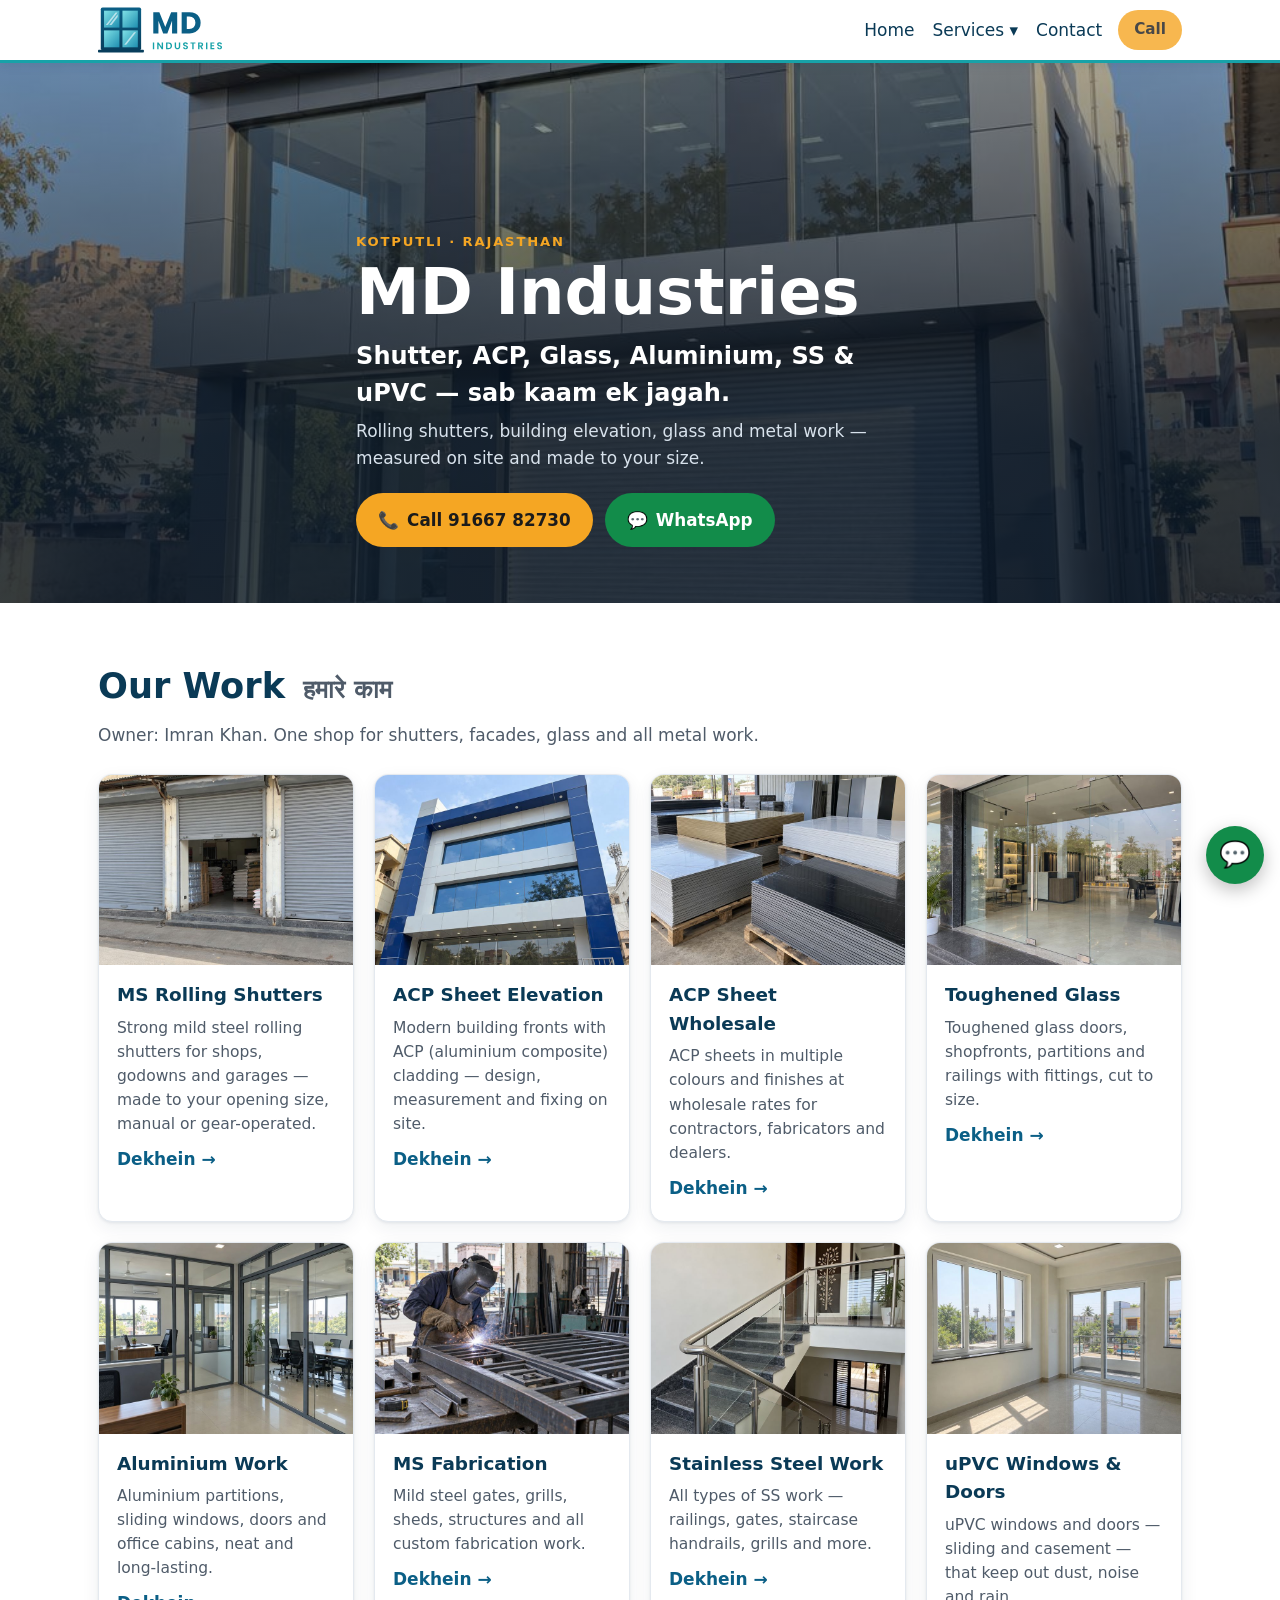
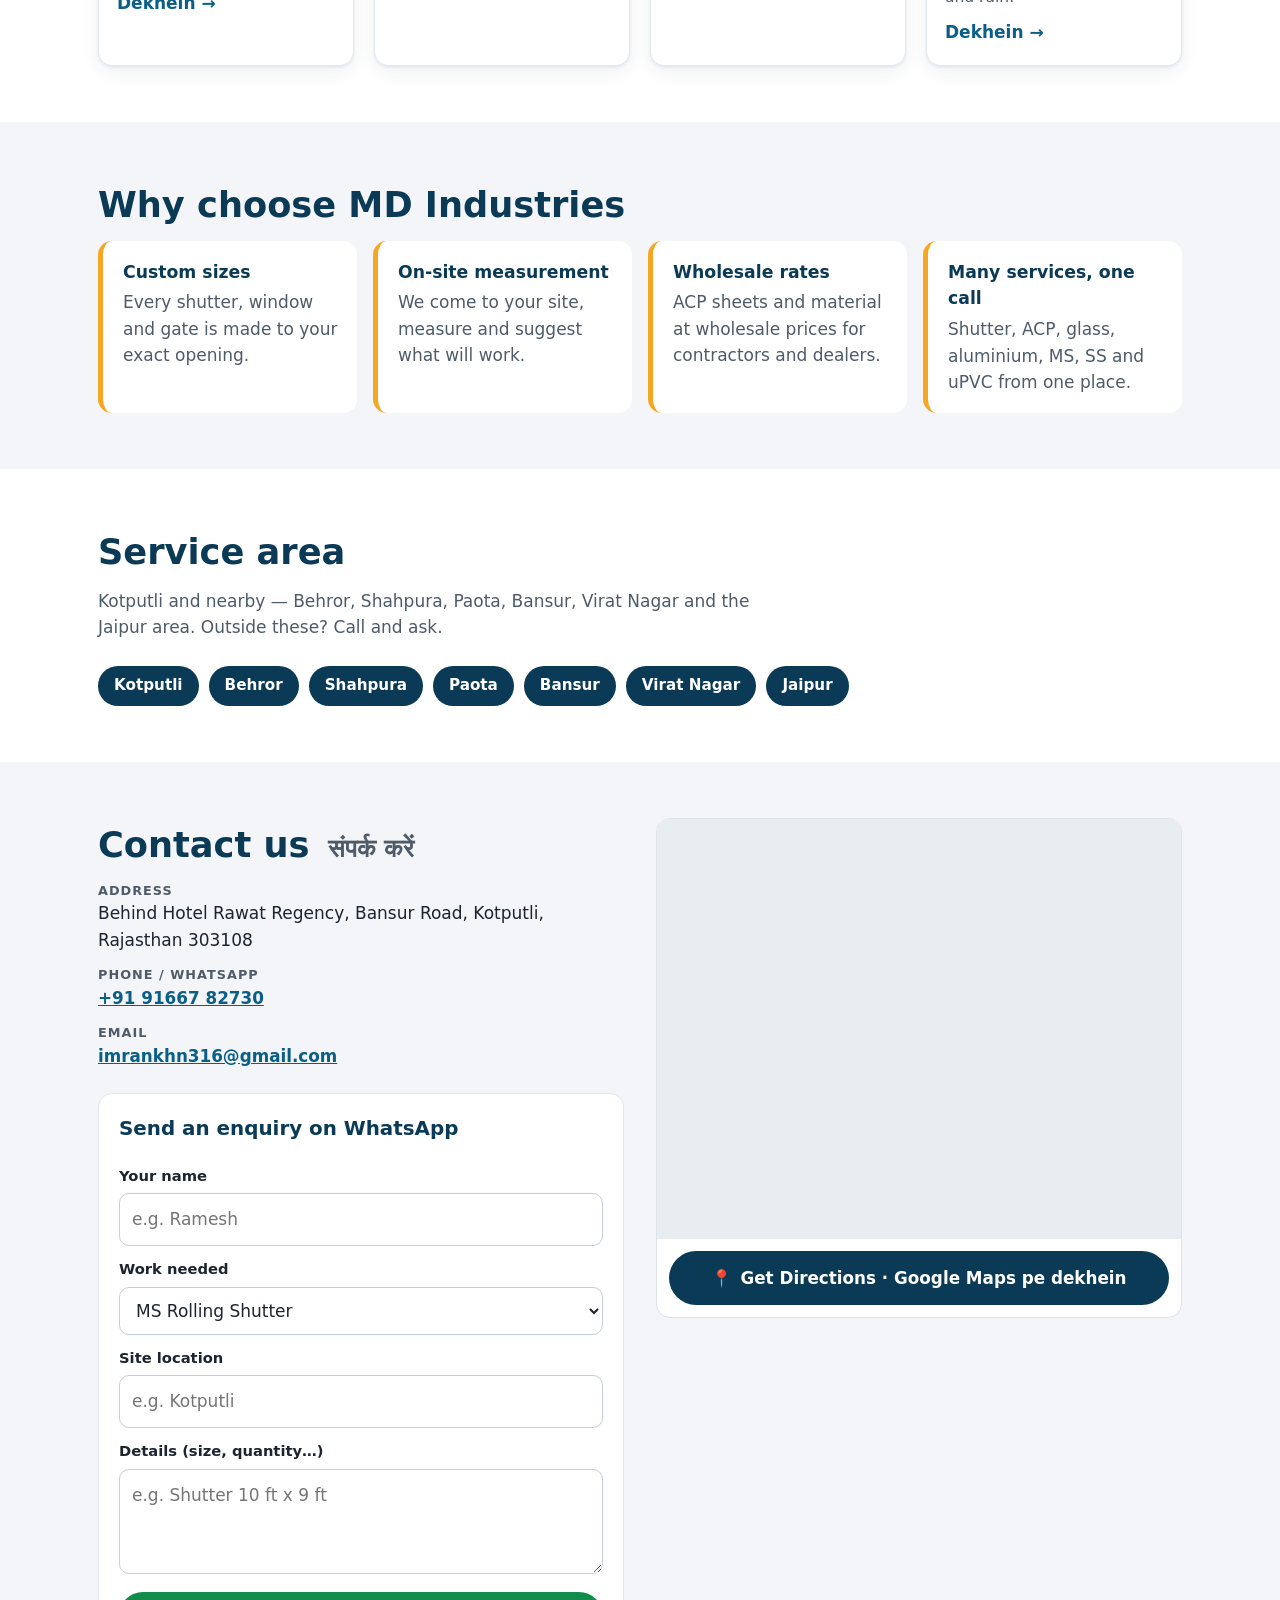
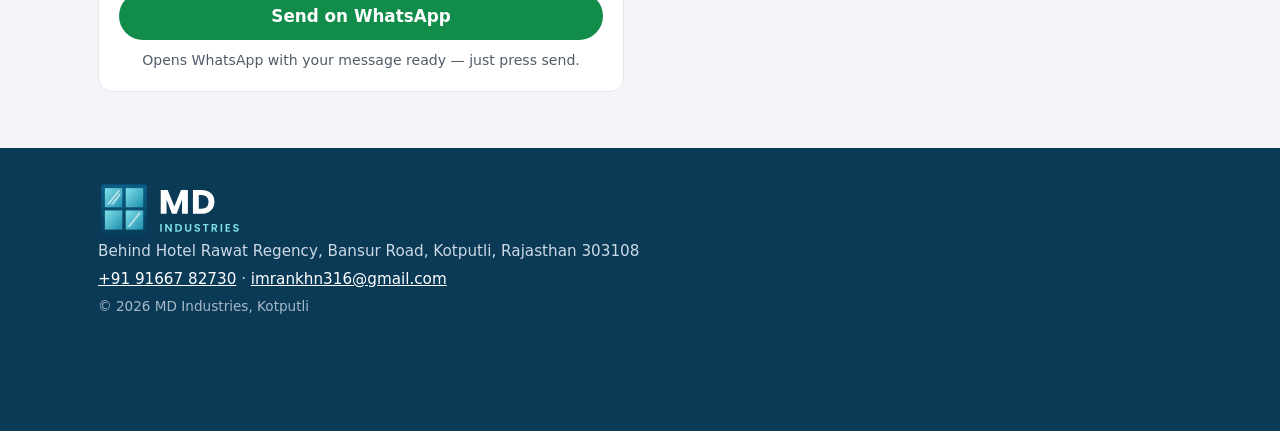
==== index.html @ 3767ea02 "MD Industries site" ====
<!doctype html>
<html lang="en">
<head>
  <meta charset="utf-8">
  <meta name="viewport" content="width=device-width, initial-scale=1">
  <title>MD Industries Kotputli – Rolling Shutter, ACP, Glass, Aluminium, SS, uPVC</title>
  <meta name="description" content="MD Industries, Bansur Road, Kotputli (Rajasthan): MS rolling shutters, ACP sheet elevation & wholesale, toughened glass, aluminium, MS fabrication, stainless steel work and uPVC windows & doors. Call or WhatsApp +91 91667 82730.">
  <meta name="theme-color" content="#0f2a44">
  <meta property="og:title" content="MD Industries Kotputli – Rolling Shutter, ACP, Glass, Aluminium, SS, uPVC">
  <meta property="og:description" content="MD Industries, Bansur Road, Kotputli (Rajasthan): MS rolling shutters, ACP sheet elevation & wholesale, toughened glass, aluminium, MS fabrication, stainless steel work and uPVC windows & doors. Call or WhatsApp +91 91667 82730.">
  <meta property="og:type" content="website">
  <meta property="og:image" content="https://mdindustries.sites.tab.bot/img/logo-square.png">
  <link rel="icon" href="favicon.svg?v=4" type="image/svg+xml">
  <link rel="apple-touch-icon" href="apple-touch-icon.png?v=4">
  <link rel="stylesheet" href="styles.css?v=6">
  <script type="application/ld+json">
  {"@context":"https://schema.org","@type":"LocalBusiness","name":"MD Industries","telephone":"+91-9166782730","email":"imrankhn316@gmail.com","address":{"@type":"PostalAddress","streetAddress":"Behind Hotel Rawat Regency, Bansur Road","addressLocality":"Kotputli","addressRegion":"Rajasthan","postalCode":"303108","addressCountry":"IN"}}
  </script>
</head>
<body>
  <a class="skip" href="#main">Skip to content</a>
  <header class="topbar">
    <div class="wrap topbar-inner">
      <a class="brand" href="#top" aria-label="MD Industries home"><img class="logo" src="img/logo-horizontal.svg?v=4" alt="MD Industries" width="335" height="122"></a>
      <nav aria-label="Main">
        <a class="nav-top" href="#top">Home</a>
        <details class="svc-menu"><summary>Services <span aria-hidden="true">▾</span></summary><div class="svc-list"><a href="ms-rolling-shutters.html">MS Rolling Shutters</a><a href="acp-elevation.html">ACP Elevation</a><a href="acp-elevation.html#wholesale">ACP Sheet Wholesale</a><a href="toughened-glass.html">Toughened Glass</a><a href="aluminium-work.html">Aluminium Work</a><a href="ms-fabrication.html">MS Fabrication</a><a href="stainless-steel-work.html">Stainless Steel Work</a><a href="upvc-windows-doors.html">uPVC Windows &amp; Doors</a><a class="all" href="#services">All services →</a></div></details>
        <a class="nav-top" href="#contact">Contact</a>
      </nav>
      <a class="btn btn-call small" href="tel:+919166782730">Call</a>
    </div>
  </header>

  <main id="main">
    <section class="hero" id="top">
      <div class="hero-bg" role="img" aria-label="Building front with ACP panels, glass and a rolling shutter"></div>
      <div class="wrap hero-content">
        <p class="eyebrow">Kotputli · Rajasthan</p>
        <h1>MD Industries</h1>
        <p class="tagline">Shutter, ACP, Glass, Aluminium, SS &amp; uPVC — sab kaam ek jagah.</p>
        <p class="sub">Rolling shutters, building elevation, glass and metal work — measured on site and made to your size.</p>
        <div class="cta">
          <a class="btn btn-call" href="tel:+919166782730"><span aria-hidden="true">📞</span> Call 91667 82730</a>
          <a class="btn btn-wa" href="https://wa.me/919166782730?text=Namaste%20MD%20Industries%2C%20mujhe%20kaam%20ke%20baare%20mein%20jaankari%20chahiye%20%28I%27d%20like%20an%20enquiry%20about%20your%20work%29." target="_blank" rel="noopener"><span aria-hidden="true">💬</span> WhatsApp</a>
        </div>
      </div>
    </section>

    <section class="section" id="services" aria-labelledby="services-h">
      <div class="wrap">
        <h2 id="services-h">Our Work <span class="hi">हमारे काम</span></h2>
        <p class="lead">Owner: Imran Khan. One shop for shutters, facades, glass and all metal work.</p>
        <div class="grid">
        <article class="card">
          <a href="ms-rolling-shutters.html" tabindex="-1" aria-hidden="true"><img src="img/shutter.jpg" alt="MS rolling shutters on shop fronts" width="640" height="480" loading="lazy"></a>
          <div class="card-body">
            <h3><a href="ms-rolling-shutters.html">MS Rolling Shutters</a></h3>
            <p>Strong mild steel rolling shutters for shops, godowns and garages — made to your opening size, manual or gear-operated.</p>
            <a class="more" href="ms-rolling-shutters.html">Dekhein →</a>
          </div>
        </article>
        <article class="card">
          <a href="acp-elevation.html" tabindex="-1" aria-hidden="true"><img src="img/acp_elevation.jpg" alt="Building facade clad in ACP panels" width="640" height="480" loading="lazy"></a>
          <div class="card-body">
            <h3><a href="acp-elevation.html">ACP Sheet Elevation</a></h3>
            <p>Modern building fronts with ACP (aluminium composite) cladding — design, measurement and fixing on site.</p>
            <a class="more" href="acp-elevation.html">Dekhein →</a>
          </div>
        </article>
        <article class="card">
          <a href="acp-elevation.html#wholesale" tabindex="-1" aria-hidden="true"><img src="img/acp_wholesale.jpg" alt="Stack of ACP sheets in different colours" width="640" height="480" loading="lazy"></a>
          <div class="card-body">
            <h3><a href="acp-elevation.html#wholesale">ACP Sheet Wholesale</a></h3>
            <p>ACP sheets in multiple colours and finishes at wholesale rates for contractors, fabricators and dealers.</p>
            <a class="more" href="acp-elevation.html#wholesale">Dekhein →</a>
          </div>
        </article>
        <article class="card">
          <a href="toughened-glass.html" tabindex="-1" aria-hidden="true"><img src="img/glass.jpg" alt="Toughened glass door and partition" width="640" height="480" loading="lazy"></a>
          <div class="card-body">
            <h3><a href="toughened-glass.html">Toughened Glass</a></h3>
            <p>Toughened glass doors, shopfronts, partitions and railings with fittings, cut to size.</p>
            <a class="more" href="toughened-glass.html">Dekhein →</a>
          </div>
        </article>
        <article class="card">
          <a href="aluminium-work.html" tabindex="-1" aria-hidden="true"><img src="img/aluminium.jpg" alt="Aluminium-framed office partitions" width="640" height="480" loading="lazy"></a>
          <div class="card-body">
            <h3><a href="aluminium-work.html">Aluminium Work</a></h3>
            <p>Aluminium partitions, sliding windows, doors and office cabins, neat and long-lasting.</p>
            <a class="more" href="aluminium-work.html">Dekhein →</a>
          </div>
        </article>
        <article class="card">
          <a href="ms-fabrication.html" tabindex="-1" aria-hidden="true"><img src="img/ms_work.jpg" alt="Welder fabricating a mild steel gate" width="640" height="480" loading="lazy"></a>
          <div class="card-body">
            <h3><a href="ms-fabrication.html">MS Fabrication</a></h3>
            <p>Mild steel gates, grills, sheds, structures and all custom fabrication work.</p>
            <a class="more" href="ms-fabrication.html">Dekhein →</a>
          </div>
        </article>
        <article class="card">
          <a href="stainless-steel-work.html" tabindex="-1" aria-hidden="true"><img src="img/ss_work.jpg" alt="Stainless steel staircase railing with glass" width="640" height="480" loading="lazy"></a>
          <div class="card-body">
            <h3><a href="stainless-steel-work.html">Stainless Steel Work</a></h3>
            <p>All types of SS work — railings, gates, staircase handrails, grills and more.</p>
            <a class="more" href="stainless-steel-work.html">Dekhein →</a>
          </div>
        </article>
        <article class="card">
          <a href="upvc-windows-doors.html" tabindex="-1" aria-hidden="true"><img src="img/upvc.jpg" alt="White uPVC windows and sliding door" width="640" height="480" loading="lazy"></a>
          <div class="card-body">
            <h3><a href="upvc-windows-doors.html">uPVC Windows &amp; Doors</a></h3>
            <p>uPVC windows and doors — sliding and casement — that keep out dust, noise and rain.</p>
            <a class="more" href="upvc-windows-doors.html">Dekhein →</a>
          </div>
        </article>
        </div>
      </div>
    </section>

    <section class="section alt" id="why" aria-labelledby="why-h">
      <div class="wrap">
        <h2 id="why-h">Why choose MD Industries</h2>
        <ul class="why">
          <li><strong>Custom sizes</strong><span>Every shutter, window and gate is made to your exact opening.</span></li>
          <li><strong>On-site measurement</strong><span>We come to your site, measure and suggest what will work.</span></li>
          <li><strong>Wholesale rates</strong><span>ACP sheets and material at wholesale prices for contractors and dealers.</span></li>
          <li><strong>Many services, one call</strong><span>Shutter, ACP, glass, aluminium, MS, SS and uPVC from one place.</span></li>
        </ul>
      </div>
    </section>

    <section class="section" id="area" aria-labelledby="area-h">
      <div class="wrap">
        <h2 id="area-h">Service area</h2>
        <p class="lead">Kotputli and nearby — Behror, Shahpura, Paota, Bansur, Virat Nagar and the Jaipur area. Outside these? Call and ask.</p>
        <ul class="chips">
          <li>Kotputli</li><li>Behror</li><li>Shahpura</li><li>Paota</li><li>Bansur</li><li>Virat Nagar</li><li>Jaipur</li>
        </ul>
      </div>
    </section>

    <section class="section alt" id="contact" aria-labelledby="contact-h">
      <div class="wrap contact">
        <div>
          <h2 id="contact-h">Contact us <span class="hi">संपर्क करें</span></h2>
          <ul class="info">
            <li><span class="k">Address</span><span>Behind Hotel Rawat Regency, Bansur Road, Kotputli, Rajasthan 303108</span></li>
            <li><span class="k">Phone / WhatsApp</span><a href="tel:+919166782730">+91 91667 82730</a></li>
            <li><span class="k">Email</span><a href="mailto:imrankhn316@gmail.com">imrankhn316@gmail.com</a></li>
          </ul>
          <form class="enquiry" id="enquiry" action="https://wa.me/919166782730?text=Namaste%20MD%20Industries%2C%20mujhe%20kaam%20ke%20baare%20mein%20jaankari%20chahiye%20%28I%27d%20like%20an%20enquiry%20about%20your%20work%29." method="get" novalidate>
            <h3>Send an enquiry on WhatsApp</h3>
            <label for="name">Your name</label>
            <input id="name" name="name" autocomplete="name" placeholder="e.g. Ramesh">
            <label for="service">Work needed</label>
            <select id="service" name="service">
              <option>MS Rolling Shutter</option>
              <option>ACP Sheet Elevation</option>
              <option>ACP Sheet Wholesale</option>
              <option>Toughened Glass</option>
              <option>Aluminium Work</option>
              <option>MS Fabrication</option>
              <option>Stainless Steel Work</option>
              <option>uPVC Windows &amp; Doors</option>
              <option>Other</option>
            </select>
            <label for="place">Site location</label>
            <input id="place" name="place" placeholder="e.g. Kotputli">
            <label for="msg">Details (size, quantity…)</label>
            <textarea id="msg" name="msg" rows="3" placeholder="e.g. Shutter 10 ft x 9 ft"></textarea>
            <button class="btn btn-wa" type="submit">Send on WhatsApp</button>
            <p class="note">Opens WhatsApp with your message ready — just press send.</p>
          </form>
        </div>
        <div class="map">
          <iframe title="Map: MD Industries (Imran khan fabrication works), Kotputli" src="https://maps.google.com/maps?q=MD+INDUSTRIES,+Imran+khan+fabrication+works,+Kotputli&amp;z=16&amp;output=embed" loading="lazy" referrerpolicy="no-referrer-when-downgrade"></iframe>
          <a class="btn btn-map" href="https://maps.app.goo.gl/49rKUnwMuAmoMSjF7" target="_blank" rel="noopener"><span aria-hidden="true">📍</span> Get Directions · Google Maps pe dekhein</a>
        </div>
      </div>
    </section>
  </main>

  <footer class="footer">
    <div class="wrap">
      <p class="fname"><img src="img/logo-horizontal-light.svg?v=4" alt="MD Industries" width="335" height="122"></p>
      <p>Behind Hotel Rawat Regency, Bansur Road, Kotputli, Rajasthan 303108</p>
      <p><a href="tel:+919166782730">+91 91667 82730</a> · <a href="mailto:imrankhn316@gmail.com">imrankhn316@gmail.com</a></p>
      <p class="small">© 2026 MD Industries, Kotputli</p>
    </div>
  </footer>

  <a class="float-wa" href="https://wa.me/919166782730?text=Namaste%20MD%20Industries%2C%20mujhe%20kaam%20ke%20baare%20mein%20jaankari%20chahiye%20%28I%27d%20like%20an%20enquiry%20about%20your%20work%29." target="_blank" rel="noopener" aria-label="Chat on WhatsApp">💬</a>
  <script src="script.js"></script>
</body>
</html>
---- styles.css ----
:root{--navy:#0a3a56;--navy2:#0b5f86;--amber:#f5a623;--wa:#128c4a;--ink:#1c2430;--muted:#4f5b69;--bg:#fff;--alt:#f3f5f8;--r:14px}
*{box-sizing:border-box}
html{scroll-behavior:smooth}
body{margin:0;font-family:system-ui,-apple-system,"Segoe UI",Roboto,"Noto Sans","Noto Sans Devanagari",Arial,sans-serif;color:var(--ink);background:var(--bg);line-height:1.55;font-size:17px}
img{max-width:100%;display:block}
a{color:var(--navy2)}
:focus-visible{outline:3px solid var(--amber);outline-offset:2px}
.skip{position:absolute;left:-999px;top:0;background:#fff;padding:8px 12px;z-index:100}
.skip:focus{left:8px}
.wrap{max-width:1120px;margin:0 auto;padding:0 18px}
.topbar{position:sticky;top:0;z-index:50;background:#fff;color:var(--navy);box-shadow:0 2px 10px rgba(10,58,86,.12);border-bottom:3px solid #17a2a8}
.topbar-inner{display:flex;align-items:center;gap:16px;min-height:60px}
.brand{display:flex;align-items:center;gap:10px;color:#fff;text-decoration:none;font-weight:700;font-size:1.1rem;margin-right:auto}
.logo{height:46px;width:auto;display:block}
nav{display:flex;gap:18px}
nav a{color:var(--navy);text-decoration:none;font-weight:500}
nav a:hover{color:#17a2a8;text-decoration:underline}
.btn{display:inline-flex;align-items:center;justify-content:center;gap:8px;padding:14px 22px;border-radius:999px;font-weight:700;text-decoration:none;font-size:1.05rem;border:0;cursor:pointer;font-family:inherit;min-height:48px}
.btn.small{padding:8px 16px;min-height:38px;font-size:.95rem}
.btn-call{background:var(--amber);color:#1b1b1b}
.btn-call:hover{background:#ffb83f}
.btn-wa{background:var(--wa);color:#fff}
.btn-wa:hover{background:#0f7a40}
.hero{position:relative;color:#fff;overflow:hidden;min-height:540px;display:flex;align-items:flex-end}
.hero-bg{position:absolute;inset:0;background:linear-gradient(180deg,rgba(10,25,42,.35) 0%,rgba(10,25,42,.82) 70%),url("img/hero.jpg") center/cover no-repeat}
.hero-content{position:relative;padding-top:80px;padding-bottom:56px}
.eyebrow{margin:0 0 6px;text-transform:uppercase;letter-spacing:.14em;font-size:.82rem;color:var(--amber);font-weight:700}
h1{margin:0;font-size:clamp(2.4rem,7vw,4rem);line-height:1.05}
.tagline{font-size:clamp(1.15rem,3.6vw,1.5rem);font-weight:600;margin:12px 0 6px;max-width:34ch}
.sub{margin:0 0 22px;color:#d8e2ec;max-width:52ch}
.cta{display:flex;flex-wrap:wrap;gap:12px}
.section{padding:56px 0}
.section.alt{background:var(--alt)}
h2{font-size:clamp(1.6rem,4.5vw,2.2rem);margin:0 0 8px;color:var(--navy)}
.hi{display:inline-block;font-size:.7em;color:var(--muted);font-weight:600;margin-left:6px}
.lead{color:var(--muted);margin:0 0 26px;max-width:62ch}
.grid{display:grid;grid-template-columns:repeat(auto-fill,minmax(250px,1fr));gap:20px}
.card{background:#fff;border-radius:var(--r);overflow:hidden;box-shadow:0 1px 3px rgba(15,42,68,.08),0 6px 18px rgba(15,42,68,.07);border:1px solid #e4e9ef}
.card img{width:100%;height:auto;aspect-ratio:4/3;object-fit:cover;background:#dde3ea}
.card-body{padding:16px 18px 20px}
.card h3{margin:0 0 6px;font-size:1.15rem;color:var(--navy)}
.card p{margin:0;color:var(--muted);font-size:.97rem}
.why{list-style:none;padding:0;margin:0;display:grid;grid-template-columns:repeat(auto-fit,minmax(230px,1fr));gap:16px}
.why li{background:#fff;border-radius:var(--r);padding:18px 18px 18px 20px;border-left:5px solid var(--amber);display:flex;flex-direction:column;gap:4px}
.why strong{color:var(--navy);font-size:1.08rem}
.why span{color:var(--muted)}
.chips{list-style:none;padding:0;margin:0;display:flex;flex-wrap:wrap;gap:10px}
.chips li{background:var(--navy);color:#fff;padding:8px 16px;border-radius:999px;font-weight:600;font-size:.95rem}
.contact{display:grid;grid-template-columns:1fr 1fr;gap:32px;align-items:start}
.info{list-style:none;padding:0;margin:0 0 24px;display:grid;gap:12px}
.info li{display:flex;flex-direction:column}
.info .k{font-size:.8rem;text-transform:uppercase;letter-spacing:.08em;color:var(--muted);font-weight:700}
.info a{font-weight:600;font-size:1.05rem;word-break:break-word}
.enquiry{background:#fff;border-radius:var(--r);padding:20px;border:1px solid #e1e7ee;display:grid;gap:6px}
.enquiry h3{margin:0 0 8px;color:var(--navy)}
.enquiry label{font-weight:600;font-size:.92rem;margin-top:6px}
.enquiry input,.enquiry select,.enquiry textarea{font:inherit;padding:12px;border:1px solid #c5cfdb;border-radius:10px;width:100%;background:#fff;color:var(--ink)}
.enquiry button{margin-top:12px;width:100%}
.note{margin:4px 0 0;color:var(--muted);font-size:.88rem;text-align:center}
.map{border-radius:var(--r);overflow:hidden;border:1px solid #dce3eb;background:#fff}
.map iframe{display:block;width:100%;height:420px;border:0;background:#e8edf2}
.maplink{display:block;padding:12px 16px;font-weight:600;text-decoration:none}
.footer{background:var(--navy);color:#cdd9e5;padding:32px 0 calc(110px + env(safe-area-inset-bottom));font-size:.95rem}
.footer p{margin:4px 0}
.footer a{color:#fff}
.fname{color:#fff;font-weight:700;font-size:1.1rem;display:flex;align-items:center;gap:10px}
.fname img{height:52px;width:auto}
.small{font-size:.85rem;opacity:.8}
.float-wa{position:fixed;right:16px;bottom:16px;width:58px;height:58px;border-radius:50%;background:var(--wa);color:#fff;display:grid;place-items:center;font-size:1.6rem;text-decoration:none;box-shadow:0 6px 18px rgba(0,0,0,.25);z-index:60}
@media (max-width:760px){
  .footer .wrap{padding-right:84px}
  .logo{height:40px}
  nav{display:none}
  body{font-size:16px}
  .hero{min-height:560px}
  .cta .btn{flex:1 1 100%}
  .contact{grid-template-columns:1fr}
  .map iframe{height:300px}
  .section{padding:44px 0}
}

.btn-map{display:flex;justify-content:center;margin:12px;background:var(--navy);color:#fff;text-align:center}
.btn-map:hover{filter:brightness(1.08)}

/* ACP page + nav link */
nav a[aria-current="page"]{color:#17a2a8;font-weight:700}
.nav-acp{white-space:nowrap}
.page-banner{position:relative;color:#fff;overflow:hidden;min-height:440px;display:flex;align-items:flex-end}
.page-banner-bg{position:absolute;inset:0;background:linear-gradient(180deg,rgba(10,25,42,.35) 0%,rgba(10,25,42,.85) 75%),url("img/acp-showroom.jpg") center/cover no-repeat}
.page-banner-content{position:relative;padding-top:70px;padding-bottom:48px}
.crumbs{margin:0 0 8px;font-size:.92rem;color:#d8e2ec}
.crumbs a{color:var(--amber);text-decoration:none;font-weight:600}
.eyebrow.dark{color:#0b7f86}
.split{display:grid;grid-template-columns:1.1fr 1fr;gap:36px;align-items:center}
.split p{color:var(--muted);margin:0 0 14px}
.split .btn{margin-top:6px}
.split-img{border-radius:var(--r);width:100%;height:auto;aspect-ratio:4/3;object-fit:cover;box-shadow:0 6px 22px rgba(15,42,68,.15)}
.hi-line{border-left:4px solid var(--amber);padding-left:12px;color:var(--ink)!important;font-weight:600}
.numbered{list-style:none;padding:0;margin:0;display:grid;grid-template-columns:repeat(auto-fit,minmax(300px,1fr));gap:16px}
.numbered li{display:flex;gap:14px;align-items:flex-start;background:var(--alt);border-radius:var(--r);padding:16px 18px}
.numbered b{flex:0 0 auto;width:46px;height:46px;border-radius:12px;background:var(--navy);color:var(--amber);display:grid;place-items:center;font-size:1.05rem}
.numbered strong{display:block;color:var(--navy);font-size:1.06rem}
.numbered span{color:var(--muted);font-size:.97rem}
.steps li{border-left-color:#17a2a8}
.gallery{display:grid;grid-template-columns:repeat(2,1fr);gap:16px}
.gallery figure{margin:0;border-radius:var(--r);overflow:hidden;background:#fff;box-shadow:0 1px 3px rgba(15,42,68,.08),0 6px 18px rgba(15,42,68,.07);border:1px solid #e4e9ef}
.gallery img{width:100%;height:auto;aspect-ratio:4/3;object-fit:cover;background:#dde3ea}
.gallery figcaption{padding:10px 14px;font-weight:600;color:var(--navy);font-size:.95rem}
.cta-band{background:linear-gradient(135deg,var(--navy) 0%,var(--navy2) 100%);color:#fff;padding:48px 0;text-align:center}
.cta-band h2{color:#fff}
.cta-band p{color:#d8e2ec;margin:0 auto 22px;max-width:52ch}
.cta-band .cta{justify-content:center}
.card .more{display:inline-block;margin-top:10px;font-weight:700;color:var(--navy2);text-decoration:none}
.card .more:hover{text-decoration:underline}
.card h3 a{color:inherit;text-decoration:none}
@media (max-width:760px){
  nav{display:flex;gap:0}
  nav a{display:none}
  nav a.nav-acp{display:inline-block;font-size:.88rem;padding:6px 10px;border:1.5px solid #17a2a8;border-radius:999px;color:var(--navy)}
  .topbar-inner{gap:8px}
  .page-banner{min-height:470px}
  .split{grid-template-columns:1fr;gap:22px}
  .gallery{grid-template-columns:1fr}
  .numbered{grid-template-columns:1fr}
}
@media (max-width:360px){ .logo{height:34px} }

/* Services dropdown (all pages) */
nav{align-items:center}
.svc-menu{position:relative}
.svc-menu summary{list-style:none;cursor:pointer;color:var(--navy);font-weight:500;white-space:nowrap}
.svc-menu summary::-webkit-details-marker{display:none}
.svc-menu[open] summary{color:#17a2a8}
.svc-list{position:absolute;top:calc(100% + 12px);left:50%;transform:translateX(-50%);background:#fff;border-radius:12px;box-shadow:0 12px 32px rgba(10,58,86,.22);padding:8px;min-width:240px;z-index:60;display:flex;flex-direction:column}
.svc-list a{display:block;padding:10px 12px;border-radius:8px;color:var(--navy);text-decoration:none;font-weight:500}
.svc-list a:hover,.svc-list a:focus{background:#eef7f8;text-decoration:none}
.svc-list a.all{border-top:1px solid #e3eaef;margin-top:4px;color:#17a2a8;font-weight:700}
.card h3 a{color:inherit;text-decoration:none}
.card h3 a:hover{color:#17a2a8;text-decoration:underline}
@media (max-width:760px){
  nav{display:flex}
  nav > a.nav-top{display:none}
  .svc-menu summary{display:inline-block;font-size:.88rem;padding:6px 12px;border:1.5px solid #17a2a8;border-radius:999px}
  .svc-list{position:fixed;top:66px;left:12px;right:12px;transform:none;min-width:0;max-height:calc(100vh - 90px);overflow:auto}
  nav .svc-list a{display:block;font-size:1rem;padding:12px;border:0}
}
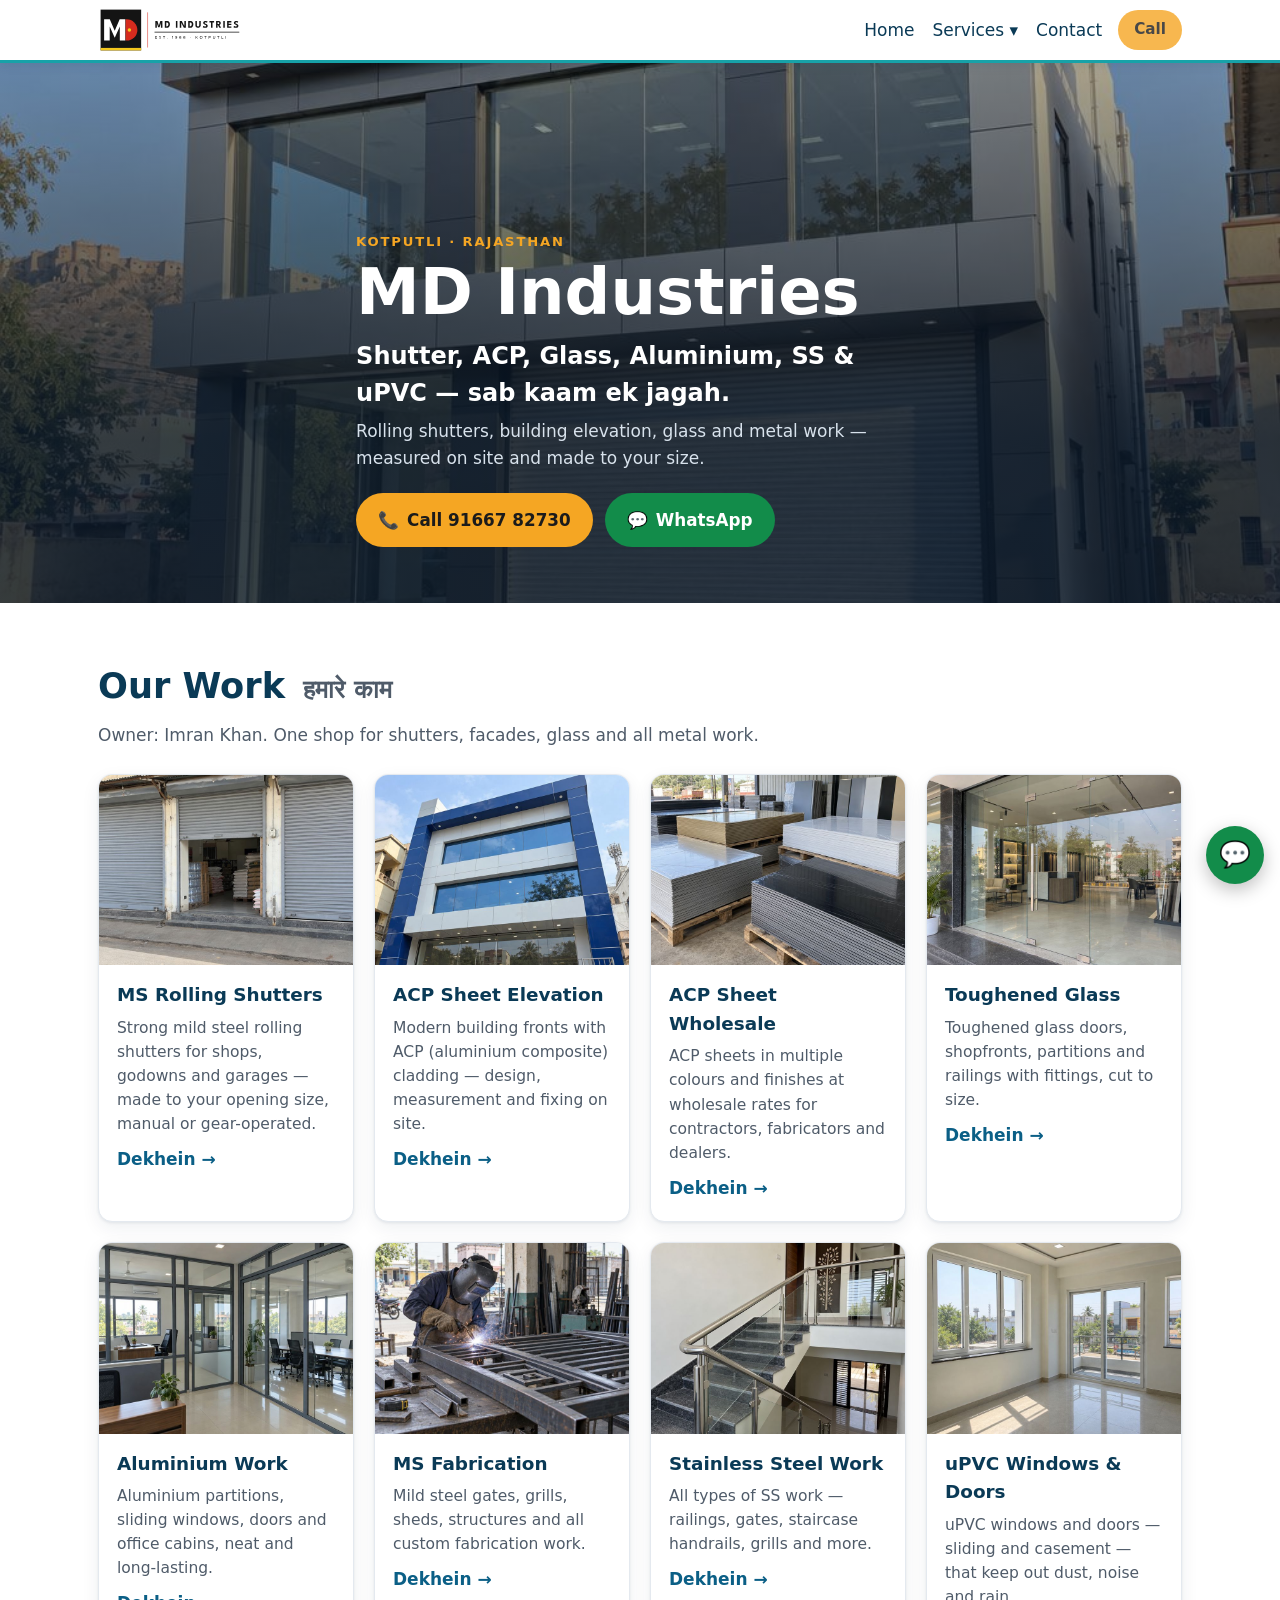
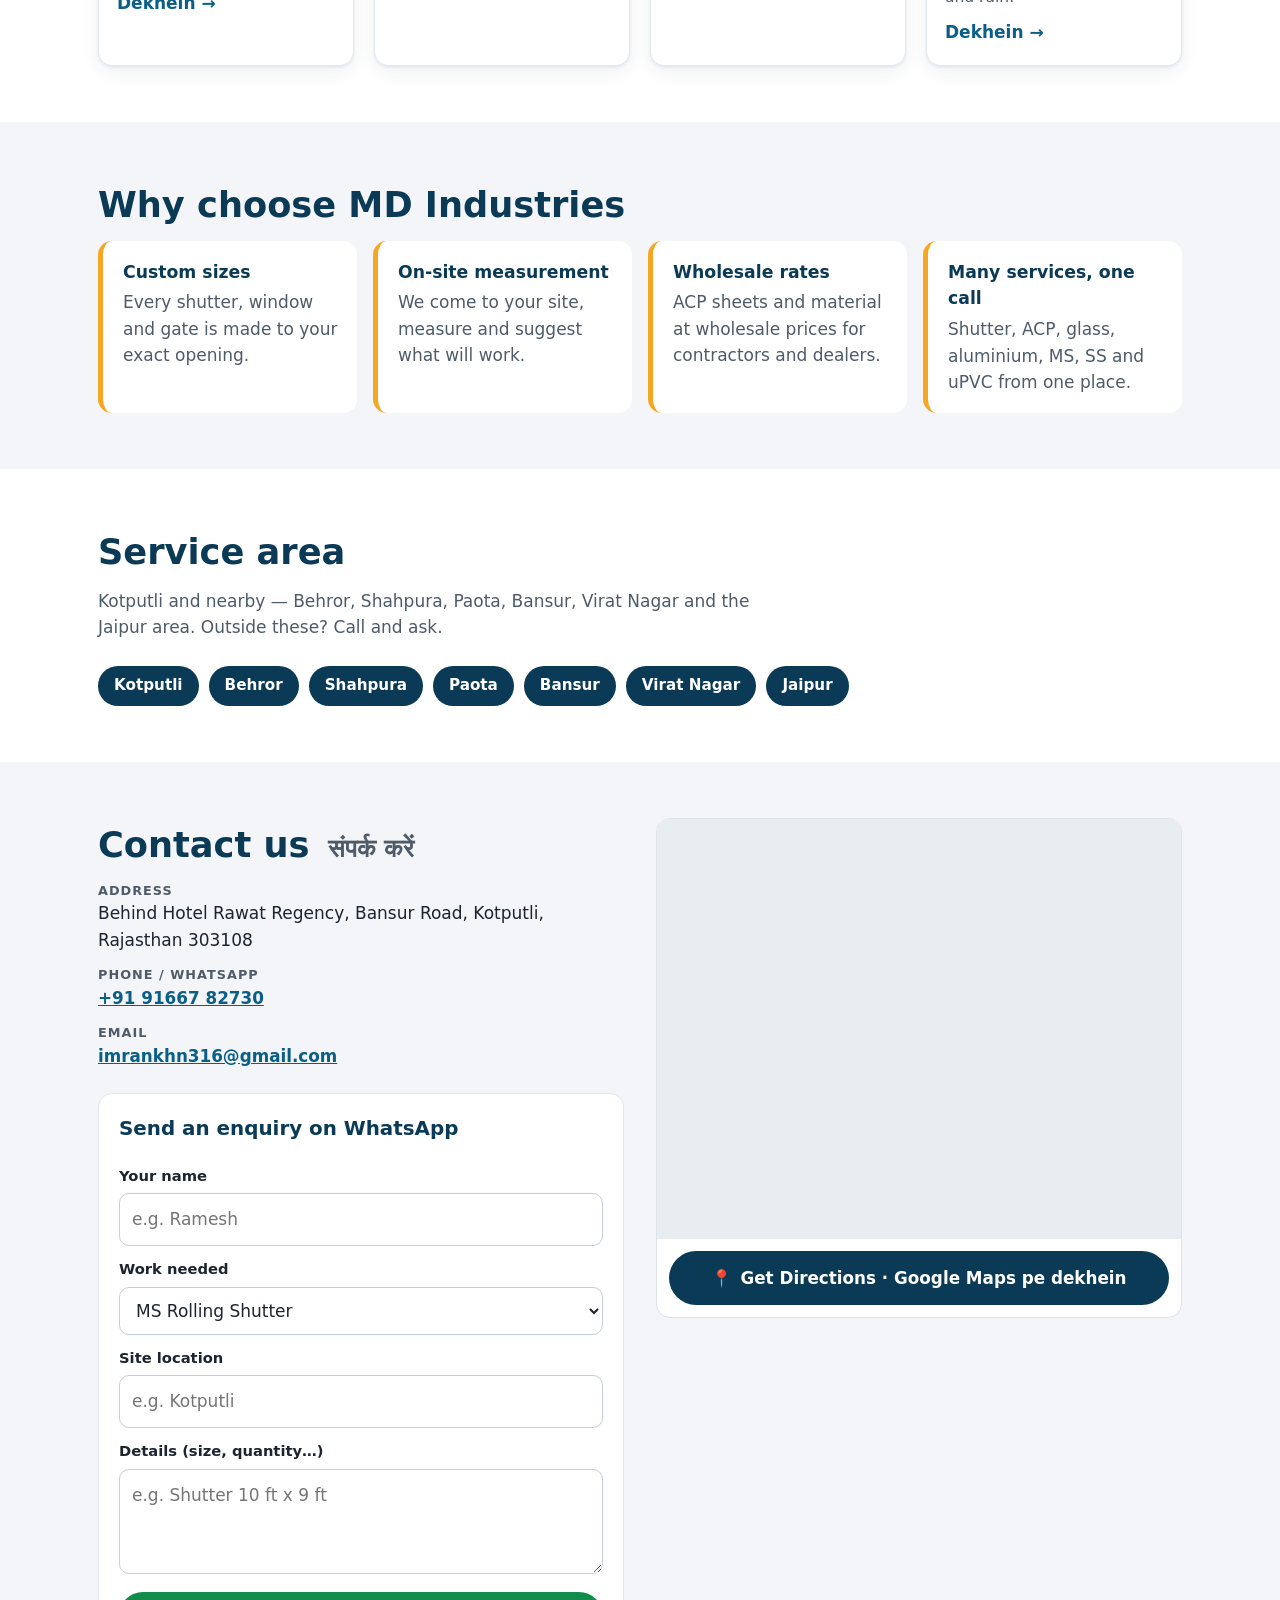
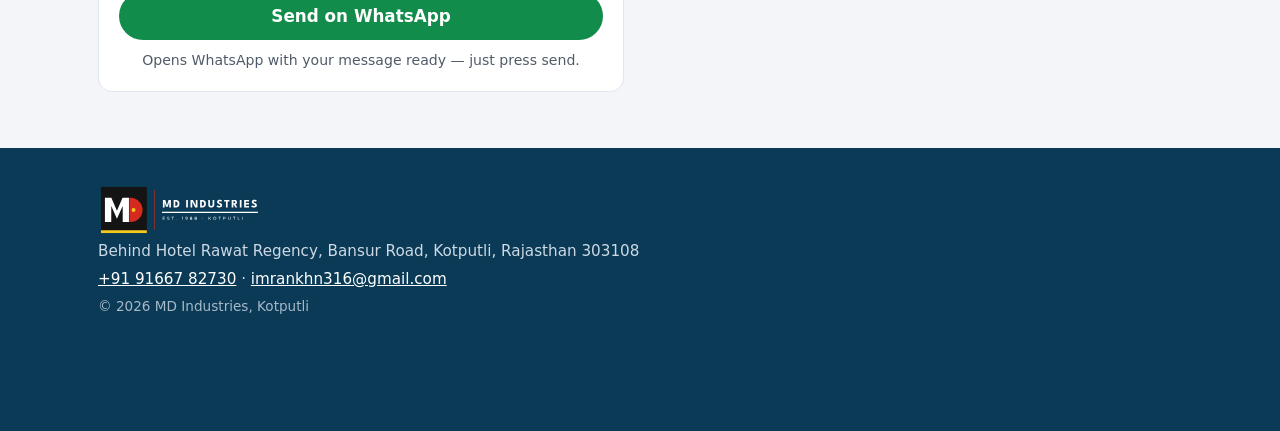
==== commit 4f11eae3: "Update logo" ====
--- a/index.html
+++ b/index.html
@@ -3,25 +3,48 @@
 <head>
   <meta charset="utf-8">
   <meta name="viewport" content="width=device-width, initial-scale=1">
-  <title>MD Industries Kotputli – Rolling Shutter, ACP, Glass, Aluminium, SS, uPVC</title>
-  <meta name="description" content="MD Industries, Bansur Road, Kotputli (Rajasthan): MS rolling shutters, ACP sheet elevation & wholesale, toughened glass, aluminium, MS fabrication, stainless steel work and uPVC windows & doors. Call or WhatsApp +91 91667 82730.">
+  <title>MD Industries Kotputli – Rolling Shutter, ACP, Glass, uPVC</title>
+  <meta name="description" content="MD Industries, Kotputli: MS rolling shutters, ACP elevation &amp; sheets, toughened glass, aluminium, SS, MS fabrication &amp; uPVC. Call/WhatsApp 91667 82730.">
+  <link rel="canonical" href="https://mdindustries.dpdns.org/">
+  <meta name="google-site-verification" content="iv_qTfXUc4bgSP3uoa4SWVwvEkWtlZAJtSTUX8vG114">
   <meta name="theme-color" content="#0f2a44">
-  <meta property="og:title" content="MD Industries Kotputli – Rolling Shutter, ACP, Glass, Aluminium, SS, uPVC">
-  <meta property="og:description" content="MD Industries, Bansur Road, Kotputli (Rajasthan): MS rolling shutters, ACP sheet elevation & wholesale, toughened glass, aluminium, MS fabrication, stainless steel work and uPVC windows & doors. Call or WhatsApp +91 91667 82730.">
+  <meta property="og:title" content="MD Industries Kotputli – Rolling Shutter, ACP, Glass, uPVC">
+  <meta property="og:description" content="MD Industries, Kotputli: MS rolling shutters, ACP elevation &amp; sheets, toughened glass, aluminium, SS, MS fabrication &amp; uPVC. Call/WhatsApp 91667 82730.">
   <meta property="og:type" content="website">
-  <meta property="og:image" content="https://mdindustries.sites.tab.bot/img/logo-square.png">
-  <link rel="icon" href="favicon.svg?v=4" type="image/svg+xml">
-  <link rel="apple-touch-icon" href="apple-touch-icon.png?v=4">
+  <meta property="og:image" content="https://mdindustries.dpdns.org/img/logo-square.png?v=5">
+  <link rel="icon" href="favicon.svg?v=5" type="image/svg+xml">
+  <link rel="icon" href="favicon.ico?v=5" sizes="any">
+  <link rel="apple-touch-icon" href="apple-touch-icon.png?v=5">
   <link rel="stylesheet" href="styles.css?v=6">
   <script type="application/ld+json">
   {"@context":"https://schema.org","@type":"LocalBusiness","name":"MD Industries","telephone":"+91-9166782730","email":"imrankhn316@gmail.com","address":{"@type":"PostalAddress","streetAddress":"Behind Hotel Rawat Regency, Bansur Road","addressLocality":"Kotputli","addressRegion":"Rajasthan","postalCode":"303108","addressCountry":"IN"}}
+  </script>
+  <!-- Google Analytics (GA4) -->
+  <script async src="https://www.googletagmanager.com/gtag/js?id=G-1YGDTH8GTG"></script>
+  <script>
+    window.dataLayer = window.dataLayer || [];
+    function gtag(){dataLayer.push(arguments);}
+    gtag('js', new Date());
+    gtag('config', 'G-1YGDTH8GTG');
+    document.addEventListener('click', function (e) {
+      var a = e.target.closest ? e.target.closest('a[href]') : null;
+      if (!a) return;
+      var h = a.getAttribute('href') || '';
+      if (h.indexOf('tel:') === 0) gtag('event', 'phone_call_click', { link_url: h });
+      else if (/wa\.me|whatsapp\.com/i.test(h)) gtag('event', 'whatsapp_click', { link_url: h });
+    }, true);
+    document.addEventListener('submit', function (e) {
+      var f = e.target;
+      if (!f || f.id !== 'lead-form') return;
+      setTimeout(function () { if (f.hidden) gtag('event', 'generate_lead', { form_id: 'lead-form' }); }, 0);
+    }, true);
   </script>
 </head>
 <body>
   <a class="skip" href="#main">Skip to content</a>
   <header class="topbar">
     <div class="wrap topbar-inner">
-      <a class="brand" href="#top" aria-label="MD Industries home"><img class="logo" src="img/logo-horizontal.svg?v=4" alt="MD Industries" width="335" height="122"></a>
+      <a class="brand" href="#top" aria-label="MD Industries home"><img class="logo" src="img/logo-horizontal.svg?v=5" alt="MD Industries" width="1108" height="353"></a>
       <nav aria-label="Main">
         <a class="nav-top" href="#top">Home</a>
         <details class="svc-menu"><summary>Services <span aria-hidden="true">▾</span></summary><div class="svc-list"><a href="ms-rolling-shutters.html">MS Rolling Shutters</a><a href="acp-elevation.html">ACP Elevation</a><a href="acp-elevation.html#wholesale">ACP Sheet Wholesale</a><a href="toughened-glass.html">Toughened Glass</a><a href="aluminium-work.html">Aluminium Work</a><a href="ms-fabrication.html">MS Fabrication</a><a href="stainless-steel-work.html">Stainless Steel Work</a><a href="upvc-windows-doors.html">uPVC Windows &amp; Doors</a><a class="all" href="#services">All services →</a></div></details>
@@ -184,7 +207,7 @@
 
   <footer class="footer">
     <div class="wrap">
-      <p class="fname"><img src="img/logo-horizontal-light.svg?v=4" alt="MD Industries" width="335" height="122"></p>
+      <p class="fname"><img src="img/logo-horizontal-light.svg?v=5" alt="MD Industries" width="1108" height="353"></p>
       <p>Behind Hotel Rawat Regency, Bansur Road, Kotputli, Rajasthan 303108</p>
       <p><a href="tel:+919166782730">+91 91667 82730</a> · <a href="mailto:imrankhn316@gmail.com">imrankhn316@gmail.com</a></p>
       <p class="small">© 2026 MD Industries, Kotputli</p>
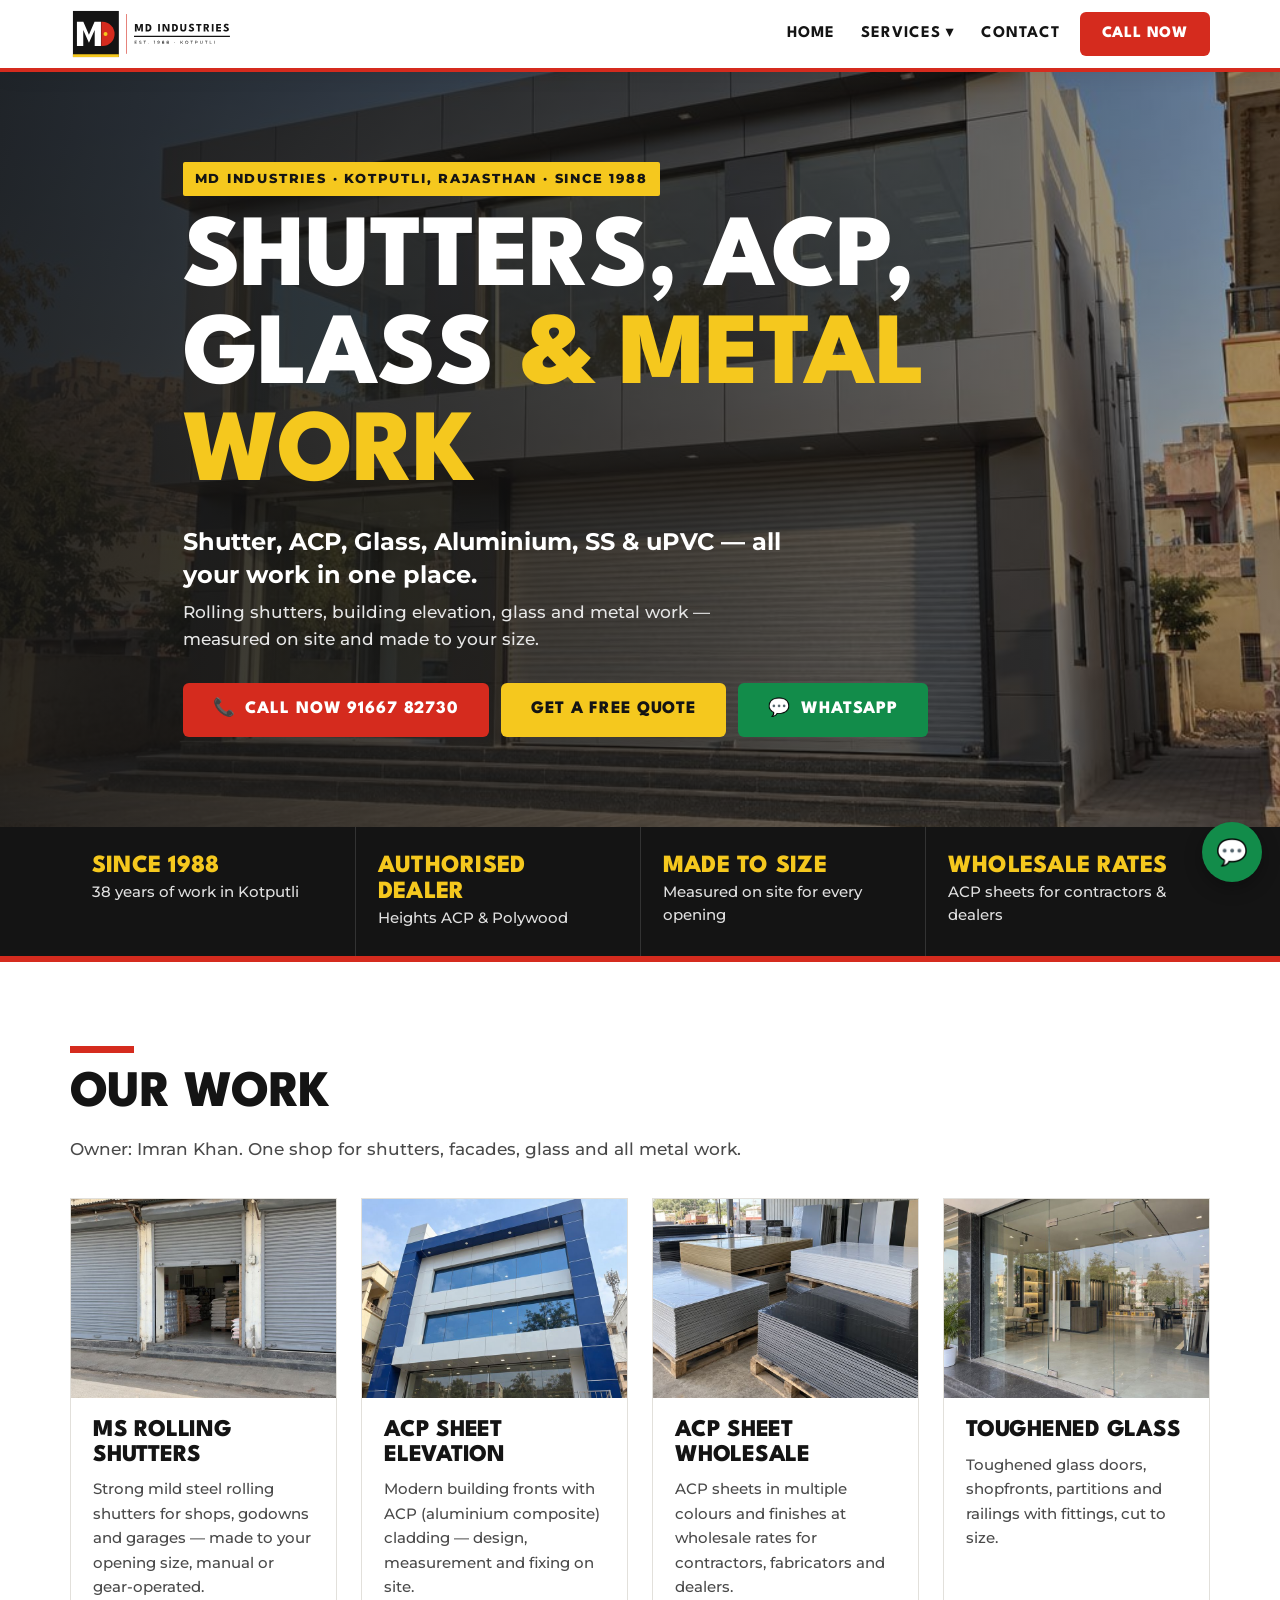
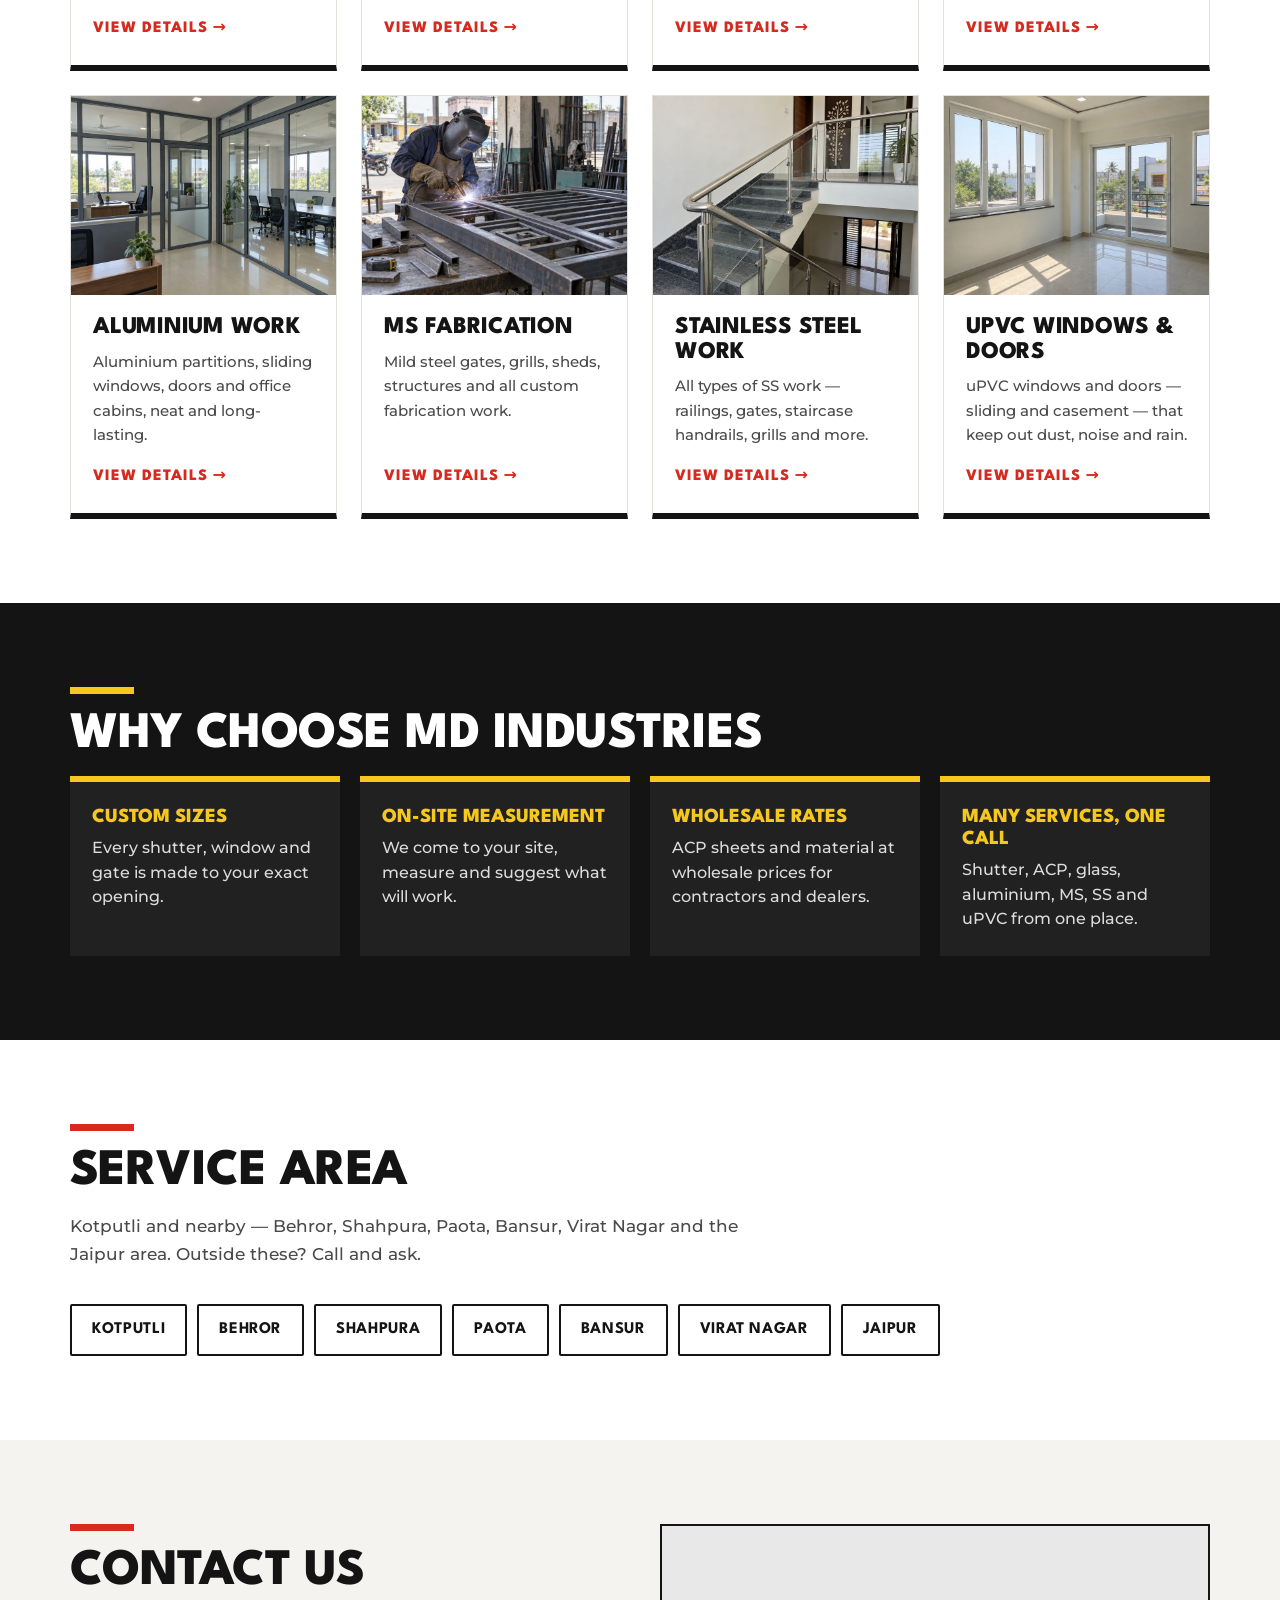
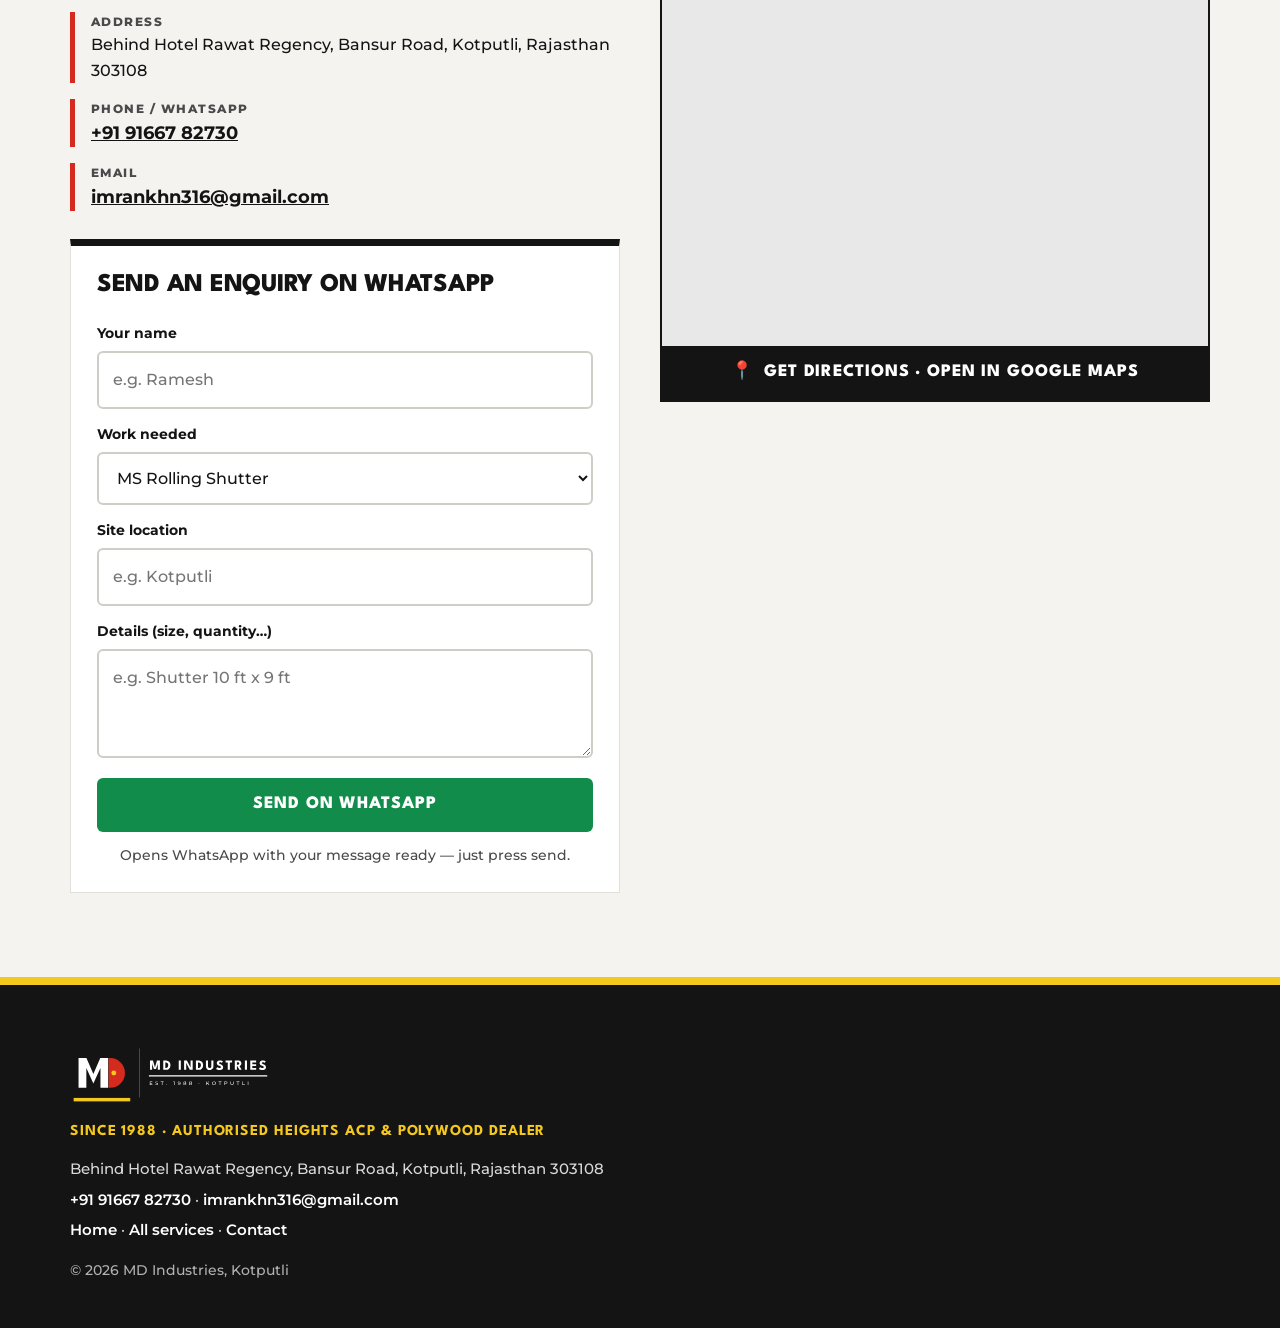
==== commit de407e60: "Redesign: brand theme (black/red/yellow), League Spartan + Montserrat, all-English copy, US contract" ====
--- a/index.html
+++ b/index.html
@@ -7,7 +7,7 @@
   <meta name="description" content="MD Industries, Kotputli: MS rolling shutters, ACP elevation &amp; sheets, toughened glass, aluminium, SS, MS fabrication &amp; uPVC. Call/WhatsApp 91667 82730.">
   <link rel="canonical" href="https://mdindustries.dpdns.org/">
   <meta name="google-site-verification" content="iv_qTfXUc4bgSP3uoa4SWVwvEkWtlZAJtSTUX8vG114">
-  <meta name="theme-color" content="#0f2a44">
+  <meta name="theme-color" content="#141414">
   <meta property="og:title" content="MD Industries Kotputli – Rolling Shutter, ACP, Glass, uPVC">
   <meta property="og:description" content="MD Industries, Kotputli: MS rolling shutters, ACP elevation &amp; sheets, toughened glass, aluminium, SS, MS fabrication &amp; uPVC. Call/WhatsApp 91667 82730.">
   <meta property="og:type" content="website">
@@ -15,7 +15,9 @@
   <link rel="icon" href="favicon.svg?v=5" type="image/svg+xml">
   <link rel="icon" href="favicon.ico?v=5" sizes="any">
   <link rel="apple-touch-icon" href="apple-touch-icon.png?v=5">
-  <link rel="stylesheet" href="styles.css?v=6">
+  <link rel="preload" href="fonts/LeagueSpartan-var.woff2" as="font" type="font/woff2" crossorigin>
+  <link rel="preload" href="fonts/Montserrat-var.woff2" as="font" type="font/woff2" crossorigin>
+  <link rel="stylesheet" href="styles.css?v=7">
   <script type="application/ld+json">
   {"@context":"https://schema.org","@type":"LocalBusiness","name":"MD Industries","telephone":"+91-9166782730","email":"imrankhn316@gmail.com","address":{"@type":"PostalAddress","streetAddress":"Behind Hotel Rawat Regency, Bansur Road","addressLocality":"Kotputli","addressRegion":"Rajasthan","postalCode":"303108","addressCountry":"IN"}}
   </script>
@@ -50,7 +52,7 @@
         <details class="svc-menu"><summary>Services <span aria-hidden="true">▾</span></summary><div class="svc-list"><a href="ms-rolling-shutters.html">MS Rolling Shutters</a><a href="acp-elevation.html">ACP Elevation</a><a href="acp-elevation.html#wholesale">ACP Sheet Wholesale</a><a href="toughened-glass.html">Toughened Glass</a><a href="aluminium-work.html">Aluminium Work</a><a href="ms-fabrication.html">MS Fabrication</a><a href="stainless-steel-work.html">Stainless Steel Work</a><a href="upvc-windows-doors.html">uPVC Windows &amp; Doors</a><a class="all" href="#services">All services →</a></div></details>
         <a class="nav-top" href="#contact">Contact</a>
       </nav>
-      <a class="btn btn-call small" href="tel:+919166782730">Call</a>
+      <a class="btn btn-call small" href="tel:+919166782730">Call Now</a>
     </div>
   </header>
 
@@ -58,20 +60,32 @@
     <section class="hero" id="top">
       <div class="hero-bg" role="img" aria-label="Building front with ACP panels, glass and a rolling shutter"></div>
       <div class="wrap hero-content">
-        <p class="eyebrow">Kotputli · Rajasthan</p>
-        <h1>MD Industries</h1>
-        <p class="tagline">Shutter, ACP, Glass, Aluminium, SS &amp; uPVC — sab kaam ek jagah.</p>
+        <p class="eyebrow">MD Industries · Kotputli, Rajasthan · Since 1988</p>
+        <h1>Shutters, ACP, Glass <em>&amp; Metal Work</em></h1>
+        <p class="tagline">Shutter, ACP, Glass, Aluminium, SS &amp; uPVC — all your work in one place.</p>
         <p class="sub">Rolling shutters, building elevation, glass and metal work — measured on site and made to your size.</p>
         <div class="cta">
-          <a class="btn btn-call" href="tel:+919166782730"><span aria-hidden="true">📞</span> Call 91667 82730</a>
-          <a class="btn btn-wa" href="https://wa.me/919166782730?text=Namaste%20MD%20Industries%2C%20mujhe%20kaam%20ke%20baare%20mein%20jaankari%20chahiye%20%28I%27d%20like%20an%20enquiry%20about%20your%20work%29." target="_blank" rel="noopener"><span aria-hidden="true">💬</span> WhatsApp</a>
-        </div>
+          <a class="btn btn-call" href="tel:+919166782730"><span aria-hidden="true">📞</span> Call Now 91667 82730</a>
+          <a class="btn btn-quote" href="#enquiry">Get a Free Quote</a>
+          <a class="btn btn-wa" href="https://wa.me/919166782730?text=Hello%20MD%20Industries%2C%20I%27d%20like%20an%20enquiry%20about%20your%20work." target="_blank" rel="noopener"><span aria-hidden="true">💬</span> WhatsApp</a>
+        </div>
+      </div>
+    </section>
+
+    <section class="trust" aria-label="Why customers trust MD Industries">
+      <div class="wrap">
+        <ul>
+          <li><strong>Since 1988</strong><span>38 years of work in Kotputli</span></li>
+          <li><strong>Authorised Dealer</strong><span>Heights ACP &amp; Polywood</span></li>
+          <li><strong>Made to Size</strong><span>Measured on site for every opening</span></li>
+          <li><strong>Wholesale Rates</strong><span>ACP sheets for contractors &amp; dealers</span></li>
+        </ul>
       </div>
     </section>
 
     <section class="section" id="services" aria-labelledby="services-h">
       <div class="wrap">
-        <h2 id="services-h">Our Work <span class="hi">हमारे काम</span></h2>
+        <h2 id="services-h">Our Work</h2>
         <p class="lead">Owner: Imran Khan. One shop for shutters, facades, glass and all metal work.</p>
         <div class="grid">
         <article class="card">
@@ -79,7 +93,7 @@
           <div class="card-body">
             <h3><a href="ms-rolling-shutters.html">MS Rolling Shutters</a></h3>
             <p>Strong mild steel rolling shutters for shops, godowns and garages — made to your opening size, manual or gear-operated.</p>
-            <a class="more" href="ms-rolling-shutters.html">Dekhein →</a>
+            <a class="more" href="ms-rolling-shutters.html">View details →</a>
           </div>
         </article>
         <article class="card">
@@ -87,7 +101,7 @@
           <div class="card-body">
             <h3><a href="acp-elevation.html">ACP Sheet Elevation</a></h3>
             <p>Modern building fronts with ACP (aluminium composite) cladding — design, measurement and fixing on site.</p>
-            <a class="more" href="acp-elevation.html">Dekhein →</a>
+            <a class="more" href="acp-elevation.html">View details →</a>
           </div>
         </article>
         <article class="card">
@@ -95,7 +109,7 @@
           <div class="card-body">
             <h3><a href="acp-elevation.html#wholesale">ACP Sheet Wholesale</a></h3>
             <p>ACP sheets in multiple colours and finishes at wholesale rates for contractors, fabricators and dealers.</p>
-            <a class="more" href="acp-elevation.html#wholesale">Dekhein →</a>
+            <a class="more" href="acp-elevation.html#wholesale">View details →</a>
           </div>
         </article>
         <article class="card">
@@ -103,7 +117,7 @@
           <div class="card-body">
             <h3><a href="toughened-glass.html">Toughened Glass</a></h3>
             <p>Toughened glass doors, shopfronts, partitions and railings with fittings, cut to size.</p>
-            <a class="more" href="toughened-glass.html">Dekhein →</a>
+            <a class="more" href="toughened-glass.html">View details →</a>
           </div>
         </article>
         <article class="card">
@@ -111,7 +125,7 @@
           <div class="card-body">
             <h3><a href="aluminium-work.html">Aluminium Work</a></h3>
             <p>Aluminium partitions, sliding windows, doors and office cabins, neat and long-lasting.</p>
-            <a class="more" href="aluminium-work.html">Dekhein →</a>
+            <a class="more" href="aluminium-work.html">View details →</a>
           </div>
         </article>
         <article class="card">
@@ -119,7 +133,7 @@
           <div class="card-body">
             <h3><a href="ms-fabrication.html">MS Fabrication</a></h3>
             <p>Mild steel gates, grills, sheds, structures and all custom fabrication work.</p>
-            <a class="more" href="ms-fabrication.html">Dekhein →</a>
+            <a class="more" href="ms-fabrication.html">View details →</a>
           </div>
         </article>
         <article class="card">
@@ -127,7 +141,7 @@
           <div class="card-body">
             <h3><a href="stainless-steel-work.html">Stainless Steel Work</a></h3>
             <p>All types of SS work — railings, gates, staircase handrails, grills and more.</p>
-            <a class="more" href="stainless-steel-work.html">Dekhein →</a>
+            <a class="more" href="stainless-steel-work.html">View details →</a>
           </div>
         </article>
         <article class="card">
@@ -135,7 +149,7 @@
           <div class="card-body">
             <h3><a href="upvc-windows-doors.html">uPVC Windows &amp; Doors</a></h3>
             <p>uPVC windows and doors — sliding and casement — that keep out dust, noise and rain.</p>
-            <a class="more" href="upvc-windows-doors.html">Dekhein →</a>
+            <a class="more" href="upvc-windows-doors.html">View details →</a>
           </div>
         </article>
         </div>
@@ -167,13 +181,13 @@
     <section class="section alt" id="contact" aria-labelledby="contact-h">
       <div class="wrap contact">
         <div>
-          <h2 id="contact-h">Contact us <span class="hi">संपर्क करें</span></h2>
+          <h2 id="contact-h">Contact us</h2>
           <ul class="info">
             <li><span class="k">Address</span><span>Behind Hotel Rawat Regency, Bansur Road, Kotputli, Rajasthan 303108</span></li>
             <li><span class="k">Phone / WhatsApp</span><a href="tel:+919166782730">+91 91667 82730</a></li>
             <li><span class="k">Email</span><a href="mailto:imrankhn316@gmail.com">imrankhn316@gmail.com</a></li>
           </ul>
-          <form class="enquiry" id="enquiry" action="https://wa.me/919166782730?text=Namaste%20MD%20Industries%2C%20mujhe%20kaam%20ke%20baare%20mein%20jaankari%20chahiye%20%28I%27d%20like%20an%20enquiry%20about%20your%20work%29." method="get" novalidate>
+          <form class="enquiry" id="enquiry" action="https://wa.me/919166782730?text=Hello%20MD%20Industries%2C%20I%27d%20like%20an%20enquiry%20about%20your%20work." method="get" novalidate>
             <h3>Send an enquiry on WhatsApp</h3>
             <label for="name">Your name</label>
             <input id="name" name="name" autocomplete="name" placeholder="e.g. Ramesh">
@@ -199,7 +213,7 @@
         </div>
         <div class="map">
           <iframe title="Map: MD Industries (Imran khan fabrication works), Kotputli" src="https://maps.google.com/maps?q=MD+INDUSTRIES,+Imran+khan+fabrication+works,+Kotputli&amp;z=16&amp;output=embed" loading="lazy" referrerpolicy="no-referrer-when-downgrade"></iframe>
-          <a class="btn btn-map" href="https://maps.app.goo.gl/49rKUnwMuAmoMSjF7" target="_blank" rel="noopener"><span aria-hidden="true">📍</span> Get Directions · Google Maps pe dekhein</a>
+          <a class="btn btn-map" href="https://maps.app.goo.gl/49rKUnwMuAmoMSjF7" target="_blank" rel="noopener"><span aria-hidden="true">📍</span> Get Directions · Open in Google Maps</a>
         </div>
       </div>
     </section>
@@ -208,13 +222,17 @@
   <footer class="footer">
     <div class="wrap">
       <p class="fname"><img src="img/logo-horizontal-light.svg?v=5" alt="MD Industries" width="1108" height="353"></p>
+      <p class="foot-trust">Since 1988 · Authorised Heights ACP &amp; Polywood Dealer</p>
       <p>Behind Hotel Rawat Regency, Bansur Road, Kotputli, Rajasthan 303108</p>
       <p><a href="tel:+919166782730">+91 91667 82730</a> · <a href="mailto:imrankhn316@gmail.com">imrankhn316@gmail.com</a></p>
+      <p><a href="#top">Home</a> · <a href="#services">All services</a> · <a href="#contact">Contact</a></p>
       <p class="small">© 2026 MD Industries, Kotputli</p>
     </div>
   </footer>
 
-  <a class="float-wa" href="https://wa.me/919166782730?text=Namaste%20MD%20Industries%2C%20mujhe%20kaam%20ke%20baare%20mein%20jaankari%20chahiye%20%28I%27d%20like%20an%20enquiry%20about%20your%20work%29." target="_blank" rel="noopener" aria-label="Chat on WhatsApp">💬</a>
+  <div class="mbar"><a class="mb-call" href="tel:+919166782730"><span aria-hidden="true">📞</span> Call Now</a><a class="mb-wa" href="https://wa.me/919166782730?text=Hello%20MD%20Industries%2C%20I%27d%20like%20an%20enquiry%20about%20your%20work." target="_blank" rel="noopener"><span aria-hidden="true">💬</span> WhatsApp</a></div>
+
+  <a class="float-wa" href="https://wa.me/919166782730?text=Hello%20MD%20Industries%2C%20I%27d%20like%20an%20enquiry%20about%20your%20work." target="_blank" rel="noopener" aria-label="Chat on WhatsApp">💬</a>
   <script src="script.js"></script>
 </body>
 </html>
--- a/styles.css
+++ b/styles.css
@@ -1,146 +1,202 @@
-:root{--navy:#0a3a56;--navy2:#0b5f86;--amber:#f5a623;--wa:#128c4a;--ink:#1c2430;--muted:#4f5b69;--bg:#fff;--alt:#f3f5f8;--r:14px}
+/* MD Industries — brand theme: black #141414, red #D52B1E, yellow #F5C81E, white. Fonts: League Spartan (headings), Montserrat (body). */
+@font-face{font-family:"League Spartan";font-style:normal;font-weight:100 900;font-display:swap;src:url("fonts/LeagueSpartan-var.woff2") format("woff2")}
+@font-face{font-family:"Montserrat";font-style:normal;font-weight:100 900;font-display:swap;src:url("fonts/Montserrat-var.woff2") format("woff2")}
+:root{--black:#141414;--red:#D52B1E;--red-dark:#B3200F;--yellow:#F5C81E;--yellow-dark:#E0B30D;--wa:#128c4a;--ink:#141414;--muted:#4a4a4a;--bg:#fff;--alt:#f4f3f0;--line:#e2e0db;--r:6px;--head:"League Spartan","Montserrat",system-ui,sans-serif;--body:"Montserrat",system-ui,-apple-system,"Segoe UI",Roboto,Arial,sans-serif}
 *{box-sizing:border-box}
-html{scroll-behavior:smooth}
-body{margin:0;font-family:system-ui,-apple-system,"Segoe UI",Roboto,"Noto Sans","Noto Sans Devanagari",Arial,sans-serif;color:var(--ink);background:var(--bg);line-height:1.55;font-size:17px}
+html{scroll-behavior:smooth;-webkit-text-size-adjust:100%}
+body{margin:0;font-family:var(--body);font-weight:500;color:var(--ink);background:var(--bg);line-height:1.6;font-size:16px;overflow-x:hidden}
 img{max-width:100%;display:block}
-a{color:var(--navy2)}
-:focus-visible{outline:3px solid var(--amber);outline-offset:2px}
+a{color:var(--red)}
+:focus-visible{outline:3px solid var(--yellow);outline-offset:2px;box-shadow:0 0 0 5px var(--black)}
 .skip{position:absolute;left:-999px;top:0;background:#fff;padding:8px 12px;z-index:100}
 .skip:focus{left:8px}
-.wrap{max-width:1120px;margin:0 auto;padding:0 18px}
-.topbar{position:sticky;top:0;z-index:50;background:#fff;color:var(--navy);box-shadow:0 2px 10px rgba(10,58,86,.12);border-bottom:3px solid #17a2a8}
-.topbar-inner{display:flex;align-items:center;gap:16px;min-height:60px}
-.brand{display:flex;align-items:center;gap:10px;color:#fff;text-decoration:none;font-weight:700;font-size:1.1rem;margin-right:auto}
-.logo{height:46px;width:auto;display:block}
-nav{display:flex;gap:18px}
-nav a{color:var(--navy);text-decoration:none;font-weight:500}
-nav a:hover{color:#17a2a8;text-decoration:underline}
-.btn{display:inline-flex;align-items:center;justify-content:center;gap:8px;padding:14px 22px;border-radius:999px;font-weight:700;text-decoration:none;font-size:1.05rem;border:0;cursor:pointer;font-family:inherit;min-height:48px}
-.btn.small{padding:8px 16px;min-height:38px;font-size:.95rem}
-.btn-call{background:var(--amber);color:#1b1b1b}
-.btn-call:hover{background:#ffb83f}
+.wrap{max-width:1180px;margin:0 auto;padding:0 20px}
+h1,h2,h3{font-family:var(--head);font-weight:800;line-height:1.02;letter-spacing:-.01em}
+
+/* ---------- Header ---------- */
+.topbar{position:sticky;top:0;z-index:50;background:#fff;color:var(--black);border-bottom:4px solid var(--red);box-shadow:0 4px 18px rgba(0,0,0,.08)}
+.topbar-inner{display:flex;align-items:center;gap:20px;min-height:68px}
+.brand{display:flex;align-items:center;margin-right:auto;text-decoration:none}
+.logo{height:52px;width:auto;display:block}
+nav{display:flex;gap:26px;align-items:center}
+nav a,.svc-menu summary{font-family:var(--head);font-weight:700;font-size:1.02rem;letter-spacing:.06em;text-transform:uppercase;color:var(--black);text-decoration:none;white-space:nowrap}
+nav a:hover,.svc-menu summary:hover{color:var(--red)}
+nav a[aria-current="page"]{color:var(--red)}
+.svc-menu{position:relative}
+.svc-menu summary{list-style:none;cursor:pointer}
+.svc-menu summary::-webkit-details-marker{display:none}
+.svc-menu[open] summary{color:var(--red)}
+.svc-list{position:absolute;top:calc(100% + 18px);left:50%;transform:translateX(-50%);background:#fff;border-top:4px solid var(--yellow);box-shadow:0 18px 40px rgba(0,0,0,.25);padding:8px;min-width:270px;z-index:60;display:flex;flex-direction:column}
+.svc-list a{display:block;padding:11px 14px;color:var(--black);font-family:var(--body);font-weight:600;font-size:.95rem;letter-spacing:0;text-transform:none;white-space:normal}
+.svc-list a:hover,.svc-list a:focus{background:var(--alt);color:var(--red)}
+.svc-list a.all{border-top:1px solid var(--line);margin-top:4px;color:var(--red);font-weight:700}
+
+/* ---------- Buttons ---------- */
+.btn{display:inline-flex;align-items:center;justify-content:center;gap:10px;padding:15px 28px;border-radius:var(--r);font-family:var(--head);font-weight:800;text-decoration:none;font-size:1.1rem;letter-spacing:.05em;text-transform:uppercase;border:2px solid transparent;cursor:pointer;min-height:54px;line-height:1;transition:transform .12s,background .15s,color .15s}
+.btn:hover{transform:translateY(-2px)}
+.btn.small{padding:10px 20px;min-height:44px;font-size:1rem;white-space:nowrap}
+.btn-call{background:var(--red);color:#fff}
+.btn-call:hover{background:var(--red-dark)}
+.btn-quote{background:var(--yellow);color:var(--black)}
+.btn-quote:hover{background:var(--yellow-dark)}
 .btn-wa{background:var(--wa);color:#fff}
 .btn-wa:hover{background:#0f7a40}
-.hero{position:relative;color:#fff;overflow:hidden;min-height:540px;display:flex;align-items:flex-end}
-.hero-bg{position:absolute;inset:0;background:linear-gradient(180deg,rgba(10,25,42,.35) 0%,rgba(10,25,42,.82) 70%),url("img/hero.jpg") center/cover no-repeat}
-.hero-content{position:relative;padding-top:80px;padding-bottom:56px}
-.eyebrow{margin:0 0 6px;text-transform:uppercase;letter-spacing:.14em;font-size:.82rem;color:var(--amber);font-weight:700}
-h1{margin:0;font-size:clamp(2.4rem,7vw,4rem);line-height:1.05}
-.tagline{font-size:clamp(1.15rem,3.6vw,1.5rem);font-weight:600;margin:12px 0 6px;max-width:34ch}
-.sub{margin:0 0 22px;color:#d8e2ec;max-width:52ch}
+.btn-map{display:flex;margin:0;border-radius:0;background:var(--black);color:#fff;text-align:center;width:100%}
+.btn-map:hover{background:var(--red);transform:none}
+.btn-brochure{background:#fff;color:var(--black);border-color:#fff}
+.btn-brochure:hover{background:var(--yellow);border-color:var(--yellow)}
+.btn-download{background:var(--black);color:#fff}
+.btn-download:hover{background:var(--red)}
+
+/* ---------- Hero ---------- */
+.hero{position:relative;color:#fff;overflow:hidden;min-height:min(86vh,720px);display:flex;align-items:center}
+.hero-bg{position:absolute;inset:0;background:linear-gradient(90deg,rgba(20,20,20,.9) 0%,rgba(20,20,20,.68) 55%,rgba(20,20,20,.35) 100%),url("img/hero.jpg") center/cover no-repeat}
+.hero-content{position:relative;padding-top:90px;padding-bottom:90px}
+.eyebrow{display:inline-block;margin:0 0 16px;text-transform:uppercase;letter-spacing:.14em;font-size:.8rem;color:var(--black);background:var(--yellow);font-weight:800;padding:7px 12px;border-radius:2px}
+.hero h1{margin:0;font-size:clamp(2.9rem,9.2vw,6.4rem);line-height:.95;text-transform:uppercase;max-width:15ch}
+.hero h1 em{font-style:normal;color:var(--yellow)}
+.tagline{font-size:clamp(1.1rem,3.4vw,1.5rem);font-weight:700;margin:22px 0 8px;max-width:38ch;line-height:1.35}
+.sub{margin:0 0 30px;color:#e6e6e6;max-width:54ch;font-size:1.05rem}
 .cta{display:flex;flex-wrap:wrap;gap:12px}
-.section{padding:56px 0}
+
+/* ---------- Trust bar ---------- */
+.trust{background:var(--black);color:#fff;border-bottom:6px solid var(--red)}
+.trust ul{list-style:none;margin:0;padding:0;display:grid;grid-template-columns:repeat(4,1fr)}
+.trust li{padding:26px 22px;border-left:1px solid #333;display:flex;flex-direction:column;gap:2px}
+.trust li:first-child{border-left:0}
+.trust strong{font-family:var(--head);font-weight:800;font-size:1.55rem;text-transform:uppercase;color:var(--yellow);line-height:1.05;letter-spacing:.01em}
+.trust span{color:#e0e0e0;font-size:.92rem;font-weight:500}
+
+/* ---------- Sections ---------- */
+.section{padding:84px 0}
 .section.alt{background:var(--alt)}
-h2{font-size:clamp(1.6rem,4.5vw,2.2rem);margin:0 0 8px;color:var(--navy)}
-.hi{display:inline-block;font-size:.7em;color:var(--muted);font-weight:600;margin-left:6px}
-.lead{color:var(--muted);margin:0 0 26px;max-width:62ch}
-.grid{display:grid;grid-template-columns:repeat(auto-fill,minmax(250px,1fr));gap:20px}
-.card{background:#fff;border-radius:var(--r);overflow:hidden;box-shadow:0 1px 3px rgba(15,42,68,.08),0 6px 18px rgba(15,42,68,.07);border:1px solid #e4e9ef}
-.card img{width:100%;height:auto;aspect-ratio:4/3;object-fit:cover;background:#dde3ea}
-.card-body{padding:16px 18px 20px}
-.card h3{margin:0 0 6px;font-size:1.15rem;color:var(--navy)}
-.card p{margin:0;color:var(--muted);font-size:.97rem}
-.why{list-style:none;padding:0;margin:0;display:grid;grid-template-columns:repeat(auto-fit,minmax(230px,1fr));gap:16px}
-.why li{background:#fff;border-radius:var(--r);padding:18px 18px 18px 20px;border-left:5px solid var(--amber);display:flex;flex-direction:column;gap:4px}
-.why strong{color:var(--navy);font-size:1.08rem}
-.why span{color:var(--muted)}
+h2{font-size:clamp(2rem,5.6vw,3.2rem);margin:0 0 14px;color:var(--black);text-transform:uppercase;padding-top:22px;position:relative}
+h2::before{content:"";position:absolute;left:0;top:0;width:64px;height:7px;background:var(--red)}
+.cta-band h2::before,#why h2::before{background:var(--yellow)}
+.lead{color:var(--muted);margin:0 0 36px;max-width:64ch;font-size:1.08rem}
+.grid{display:grid;grid-template-columns:repeat(auto-fill,minmax(260px,1fr));gap:24px}
+.card{background:#fff;overflow:hidden;border:1px solid var(--line);border-bottom:6px solid var(--black);display:flex;flex-direction:column;transition:transform .15s,box-shadow .15s,border-color .15s}
+.card:hover{transform:translateY(-4px);box-shadow:0 14px 30px rgba(0,0,0,.14);border-bottom-color:var(--red)}
+.card img{width:100%;height:auto;aspect-ratio:4/3;object-fit:cover;background:#ddd}
+.card-body{padding:20px 22px 24px;display:flex;flex-direction:column;flex:1}
+.card h3{margin:0 0 10px;font-size:1.5rem;text-transform:uppercase;color:var(--black)}
+.card h3 a{color:inherit;text-decoration:none}
+.card h3 a:hover{color:var(--red)}
+.card p{margin:0;color:var(--muted);font-size:.96rem}
+.card .more{display:inline-block;margin-top:auto;padding-top:16px;font-family:var(--head);font-weight:800;letter-spacing:.06em;text-transform:uppercase;color:var(--red);text-decoration:none}
+.card .more:hover{text-decoration:underline}
+.why{list-style:none;padding:0;margin:0;display:grid;grid-template-columns:repeat(auto-fit,minmax(240px,1fr));gap:20px}
+.why li{background:#fff;padding:24px 22px;border-top:6px solid var(--yellow);display:flex;flex-direction:column;gap:8px;box-shadow:0 1px 2px rgba(0,0,0,.06)}
+.why strong{font-family:var(--head);font-weight:800;text-transform:uppercase;font-size:1.25rem;line-height:1.1;color:var(--black)}
+.why span{color:var(--muted);font-size:.97rem}
+.steps li{border-top-color:var(--red)}
+#why{background:var(--black);color:#fff}
+#why h2{color:#fff}
+#why .why li{background:#212121;box-shadow:none}
+#why .why strong{color:var(--yellow)}
+#why .why span{color:#dcdcdc}
 .chips{list-style:none;padding:0;margin:0;display:flex;flex-wrap:wrap;gap:10px}
-.chips li{background:var(--navy);color:#fff;padding:8px 16px;border-radius:999px;font-weight:600;font-size:.95rem}
-.contact{display:grid;grid-template-columns:1fr 1fr;gap:32px;align-items:start}
-.info{list-style:none;padding:0;margin:0 0 24px;display:grid;gap:12px}
-.info li{display:flex;flex-direction:column}
-.info .k{font-size:.8rem;text-transform:uppercase;letter-spacing:.08em;color:var(--muted);font-weight:700}
-.info a{font-weight:600;font-size:1.05rem;word-break:break-word}
-.enquiry{background:#fff;border-radius:var(--r);padding:20px;border:1px solid #e1e7ee;display:grid;gap:6px}
-.enquiry h3{margin:0 0 8px;color:var(--navy)}
-.enquiry label{font-weight:600;font-size:.92rem;margin-top:6px}
-.enquiry input,.enquiry select,.enquiry textarea{font:inherit;padding:12px;border:1px solid #c5cfdb;border-radius:10px;width:100%;background:#fff;color:var(--ink)}
-.enquiry button{margin-top:12px;width:100%}
-.note{margin:4px 0 0;color:var(--muted);font-size:.88rem;text-align:center}
-.map{border-radius:var(--r);overflow:hidden;border:1px solid #dce3eb;background:#fff}
-.map iframe{display:block;width:100%;height:420px;border:0;background:#e8edf2}
-.maplink{display:block;padding:12px 16px;font-weight:600;text-decoration:none}
-.footer{background:var(--navy);color:#cdd9e5;padding:32px 0 calc(110px + env(safe-area-inset-bottom));font-size:.95rem}
-.footer p{margin:4px 0}
-.footer a{color:#fff}
-.fname{color:#fff;font-weight:700;font-size:1.1rem;display:flex;align-items:center;gap:10px}
-.fname img{height:52px;width:auto}
-.small{font-size:.85rem;opacity:.8}
-.float-wa{position:fixed;right:16px;bottom:16px;width:58px;height:58px;border-radius:50%;background:var(--wa);color:#fff;display:grid;place-items:center;font-size:1.6rem;text-decoration:none;box-shadow:0 6px 18px rgba(0,0,0,.25);z-index:60}
+.chips li{background:#fff;color:var(--black);padding:11px 20px;border:2px solid var(--black);border-radius:2px;font-family:var(--head);font-weight:700;font-size:1.02rem;letter-spacing:.04em;text-transform:uppercase}
+.section.alt .chips li{background:#fff}
+
+/* ---------- Contact ---------- */
+.contact{display:grid;grid-template-columns:1fr 1fr;gap:40px;align-items:start}
+.info{list-style:none;padding:0;margin:0 0 28px;display:grid;gap:16px}
+.info li{display:flex;flex-direction:column;border-left:5px solid var(--red);padding-left:16px}
+.info .k{font-size:.78rem;text-transform:uppercase;letter-spacing:.12em;color:var(--muted);font-weight:800}
+.info a{font-weight:700;font-size:1.1rem;word-break:break-word;color:var(--black)}
+.info a:hover{color:var(--red)}
+.enquiry{background:#fff;padding:26px;border:1px solid var(--line);border-top:7px solid var(--black);display:grid;gap:6px}
+.enquiry h3{margin:0 0 10px;font-size:1.6rem;text-transform:uppercase}
+.enquiry label{font-weight:700;font-size:.9rem;margin-top:8px}
+.enquiry input,.enquiry select,.enquiry textarea{font:inherit;font-size:1rem;padding:14px;border:2px solid #cfcdc7;border-radius:var(--r);width:100%;background:#fff;color:var(--ink)}
+.enquiry input:focus,.enquiry select:focus,.enquiry textarea:focus{border-color:var(--black);outline:none;box-shadow:0 0 0 3px var(--yellow)}
+.enquiry button{margin-top:14px;width:100%}
+.note{margin:6px 0 0;color:var(--muted);font-size:.88rem;text-align:center}
+.map{overflow:hidden;border:2px solid var(--black);background:#fff}
+.map iframe{display:block;width:100%;height:420px;border:0;background:#e8e8e8}
+
+/* ---------- Footer ---------- */
+.footer{background:var(--black);color:#d9d9d9;padding:56px 0 calc(40px + env(safe-area-inset-bottom));font-size:.95rem;border-top:8px solid var(--yellow)}
+.footer p{margin:6px 0}
+.footer a{color:#fff;text-decoration:none;font-weight:600}
+.footer a:hover{color:var(--yellow);text-decoration:underline}
+.fname{margin:0 0 14px!important}
+.fname img{height:64px;width:auto}
+.foot-trust{font-family:var(--head);font-weight:700;letter-spacing:.06em;text-transform:uppercase;color:var(--yellow);margin:0 0 14px!important}
+.footer .small{font-size:.85rem;opacity:.8;margin-top:18px!important}
+.float-wa{position:fixed;right:18px;bottom:18px;width:60px;height:60px;border-radius:50%;background:var(--wa);color:#fff;display:grid;place-items:center;font-size:1.6rem;text-decoration:none;box-shadow:0 6px 18px rgba(0,0,0,.3);z-index:60}
+.mbar{display:none}
+
+/* ---------- Inner pages ---------- */
+.page-banner{position:relative;color:#fff;overflow:hidden;min-height:480px;display:flex;align-items:flex-end;background:var(--black)}
+.page-banner-bg{position:absolute;inset:0;background:linear-gradient(90deg,rgba(20,20,20,.88) 0%,rgba(20,20,20,.6) 60%,rgba(20,20,20,.4) 100%),url("img/acp-showroom.jpg") center/cover no-repeat}
+.page-banner-content{position:relative;padding-top:80px;padding-bottom:56px}
+.page-banner h1{margin:0;font-size:clamp(2.6rem,8vw,5.2rem);text-transform:uppercase;line-height:.95;max-width:16ch}
+.page-banner .tagline{margin-top:18px}
+.crumbs{margin:0 0 14px;font-size:.9rem;color:#e0e0e0;font-weight:600}
+.crumbs a{color:var(--yellow);text-decoration:none;font-weight:700}
+.eyebrow.dark{color:var(--red);background:none;padding:0;border-radius:0;letter-spacing:.12em;font-size:.82rem}
+.split{display:grid;grid-template-columns:1.1fr 1fr;gap:48px;align-items:center}
+.split h2{margin-bottom:18px}
+.split p{color:var(--muted);margin:0 0 16px}
+.split .btn{margin-top:8px}
+.split-img{width:100%;height:auto;aspect-ratio:4/3;object-fit:cover;border-bottom:8px solid var(--red);box-shadow:0 18px 40px rgba(0,0,0,.18)}
+.hi-line{border-left:6px solid var(--yellow);padding-left:16px;color:var(--ink)!important;font-weight:700}
+.numbered{list-style:none;padding:0;margin:0;display:grid;grid-template-columns:repeat(auto-fit,minmax(310px,1fr));gap:18px}
+.numbered li{display:flex;gap:16px;align-items:flex-start;background:var(--alt);padding:20px;border-left:6px solid var(--black)}
+.numbered b{flex:0 0 auto;width:52px;height:52px;background:var(--black);color:var(--yellow);display:grid;place-items:center;font-family:var(--head);font-weight:800;font-size:1.3rem}
+.numbered strong{display:block;font-family:var(--head);font-weight:800;text-transform:uppercase;color:var(--black);font-size:1.2rem;line-height:1.1;margin-bottom:4px}
+.numbered span{color:var(--muted);font-size:.97rem}
+.gallery{display:grid;grid-template-columns:repeat(3,1fr);gap:18px}
+.gallery figure{margin:0;overflow:hidden;background:#fff;border:1px solid var(--line);border-bottom:5px solid var(--black)}
+.gallery img{width:100%;height:auto;aspect-ratio:4/3;object-fit:cover;background:#ddd}
+.gallery figcaption{padding:12px 14px;font-family:var(--head);font-weight:700;letter-spacing:.03em;text-transform:uppercase;color:var(--black);font-size:1rem}
+.cta-band{background:var(--red);color:#fff;padding:72px 0;text-align:center}
+.cta-band h2{color:#fff;padding-top:24px}
+.cta-band h2::before{left:50%;transform:translateX(-50%)}
+.cta-band p{color:#fff;margin:0 auto 28px;max-width:54ch;font-size:1.08rem;font-weight:600}
+.cta-band .cta{justify-content:center}
+.cta-band .btn-call{background:#fff;color:var(--black)}
+.cta-band .btn-call:hover{background:var(--yellow)}
+
+/* ---------- Tablet / mobile ---------- */
+@media (max-width:900px){
+  .trust ul{grid-template-columns:1fr 1fr}
+  .trust li:nth-child(3){border-left:0}
+  .trust li:nth-child(n+3){border-top:1px solid #333}
+  .gallery{grid-template-columns:repeat(2,1fr)}
+}
 @media (max-width:760px){
-  .footer .wrap{padding-right:84px}
-  .logo{height:40px}
-  nav{display:none}
   body{font-size:16px}
-  .hero{min-height:560px}
+  .footer{padding-bottom:calc(96px + env(safe-area-inset-bottom))}
+  .topbar-inner{gap:10px;min-height:62px}
+  .logo{height:38px}
+  nav{gap:0}
+  nav > a.nav-top{display:none}
+  .svc-menu summary{display:inline-block;font-size:.85rem;padding:8px 12px;border:2px solid var(--black);border-radius:var(--r)}
+  .svc-list{position:fixed;top:66px;left:12px;right:12px;transform:none;min-width:0;max-height:calc(100vh - 90px);overflow:auto}
+  .btn.small{padding:8px 12px;min-height:42px;font-size:.88rem;white-space:nowrap}
+  .hero{min-height:620px;align-items:flex-end}
+  .hero-bg{background:linear-gradient(180deg,rgba(20,20,20,.55) 0%,rgba(20,20,20,.9) 65%),url("img/hero.jpg") center/cover no-repeat}
+  .hero-content{padding-top:60px;padding-bottom:44px}
   .cta .btn{flex:1 1 100%}
-  .contact{grid-template-columns:1fr}
+  .section{padding:56px 0}
+  .contact{grid-template-columns:1fr;gap:28px}
   .map iframe{height:300px}
-  .section{padding:44px 0}
-}
-
-.btn-map{display:flex;justify-content:center;margin:12px;background:var(--navy);color:#fff;text-align:center}
-.btn-map:hover{filter:brightness(1.08)}
-
-/* ACP page + nav link */
-nav a[aria-current="page"]{color:#17a2a8;font-weight:700}
-.nav-acp{white-space:nowrap}
-.page-banner{position:relative;color:#fff;overflow:hidden;min-height:440px;display:flex;align-items:flex-end}
-.page-banner-bg{position:absolute;inset:0;background:linear-gradient(180deg,rgba(10,25,42,.35) 0%,rgba(10,25,42,.85) 75%),url("img/acp-showroom.jpg") center/cover no-repeat}
-.page-banner-content{position:relative;padding-top:70px;padding-bottom:48px}
-.crumbs{margin:0 0 8px;font-size:.92rem;color:#d8e2ec}
-.crumbs a{color:var(--amber);text-decoration:none;font-weight:600}
-.eyebrow.dark{color:#0b7f86}
-.split{display:grid;grid-template-columns:1.1fr 1fr;gap:36px;align-items:center}
-.split p{color:var(--muted);margin:0 0 14px}
-.split .btn{margin-top:6px}
-.split-img{border-radius:var(--r);width:100%;height:auto;aspect-ratio:4/3;object-fit:cover;box-shadow:0 6px 22px rgba(15,42,68,.15)}
-.hi-line{border-left:4px solid var(--amber);padding-left:12px;color:var(--ink)!important;font-weight:600}
-.numbered{list-style:none;padding:0;margin:0;display:grid;grid-template-columns:repeat(auto-fit,minmax(300px,1fr));gap:16px}
-.numbered li{display:flex;gap:14px;align-items:flex-start;background:var(--alt);border-radius:var(--r);padding:16px 18px}
-.numbered b{flex:0 0 auto;width:46px;height:46px;border-radius:12px;background:var(--navy);color:var(--amber);display:grid;place-items:center;font-size:1.05rem}
-.numbered strong{display:block;color:var(--navy);font-size:1.06rem}
-.numbered span{color:var(--muted);font-size:.97rem}
-.steps li{border-left-color:#17a2a8}
-.gallery{display:grid;grid-template-columns:repeat(2,1fr);gap:16px}
-.gallery figure{margin:0;border-radius:var(--r);overflow:hidden;background:#fff;box-shadow:0 1px 3px rgba(15,42,68,.08),0 6px 18px rgba(15,42,68,.07);border:1px solid #e4e9ef}
-.gallery img{width:100%;height:auto;aspect-ratio:4/3;object-fit:cover;background:#dde3ea}
-.gallery figcaption{padding:10px 14px;font-weight:600;color:var(--navy);font-size:.95rem}
-.cta-band{background:linear-gradient(135deg,var(--navy) 0%,var(--navy2) 100%);color:#fff;padding:48px 0;text-align:center}
-.cta-band h2{color:#fff}
-.cta-band p{color:#d8e2ec;margin:0 auto 22px;max-width:52ch}
-.cta-band .cta{justify-content:center}
-.card .more{display:inline-block;margin-top:10px;font-weight:700;color:var(--navy2);text-decoration:none}
-.card .more:hover{text-decoration:underline}
-.card h3 a{color:inherit;text-decoration:none}
-@media (max-width:760px){
-  nav{display:flex;gap:0}
-  nav a{display:none}
-  nav a.nav-acp{display:inline-block;font-size:.88rem;padding:6px 10px;border:1.5px solid #17a2a8;border-radius:999px;color:var(--navy)}
-  .topbar-inner{gap:8px}
-  .page-banner{min-height:470px}
-  .split{grid-template-columns:1fr;gap:22px}
+  .split{grid-template-columns:1fr;gap:26px}
   .gallery{grid-template-columns:1fr}
   .numbered{grid-template-columns:1fr}
+  .page-banner{min-height:500px}
+  .page-banner-bg{background:linear-gradient(180deg,rgba(20,20,20,.5) 0%,rgba(20,20,20,.9) 70%),url("img/acp-showroom.jpg") center/cover no-repeat}
+  .cta-band{padding:56px 0}
+  .trust li{padding:20px 16px}
+  .trust strong{font-size:1.2rem}
+  .float-wa{display:none}
+  .mbar{display:grid;grid-template-columns:1fr 1fr;position:fixed;left:0;right:0;bottom:0;z-index:70;box-shadow:0 -6px 20px rgba(0,0,0,.25);padding-bottom:env(safe-area-inset-bottom);background:var(--black)}
+  .mbar a{display:flex;align-items:center;justify-content:center;gap:8px;min-height:60px;font-family:var(--head);font-weight:800;letter-spacing:.06em;text-transform:uppercase;font-size:1.1rem;color:#fff;text-decoration:none}
+  .mbar .mb-call{background:var(--red)}
+  .mbar .mb-wa{background:var(--wa)}
 }
-@media (max-width:360px){ .logo{height:34px} }
-
-/* Services dropdown (all pages) */
-nav{align-items:center}
-.svc-menu{position:relative}
-.svc-menu summary{list-style:none;cursor:pointer;color:var(--navy);font-weight:500;white-space:nowrap}
-.svc-menu summary::-webkit-details-marker{display:none}
-.svc-menu[open] summary{color:#17a2a8}
-.svc-list{position:absolute;top:calc(100% + 12px);left:50%;transform:translateX(-50%);background:#fff;border-radius:12px;box-shadow:0 12px 32px rgba(10,58,86,.22);padding:8px;min-width:240px;z-index:60;display:flex;flex-direction:column}
-.svc-list a{display:block;padding:10px 12px;border-radius:8px;color:var(--navy);text-decoration:none;font-weight:500}
-.svc-list a:hover,.svc-list a:focus{background:#eef7f8;text-decoration:none}
-.svc-list a.all{border-top:1px solid #e3eaef;margin-top:4px;color:#17a2a8;font-weight:700}
-.card h3 a{color:inherit;text-decoration:none}
-.card h3 a:hover{color:#17a2a8;text-decoration:underline}
-@media (max-width:760px){
-  nav{display:flex}
-  nav > a.nav-top{display:none}
-  .svc-menu summary{display:inline-block;font-size:.88rem;padding:6px 12px;border:1.5px solid #17a2a8;border-radius:999px}
-  .svc-list{position:fixed;top:66px;left:12px;right:12px;transform:none;min-width:0;max-height:calc(100vh - 90px);overflow:auto}
-  nav .svc-list a{display:block;font-size:1rem;padding:12px;border:0}
-}
+@media (max-width:360px){.logo{height:32px}.hero h1{font-size:2.6rem}}
+@media (prefers-reduced-motion:reduce){*{scroll-behavior:auto!important;transition:none!important}}
